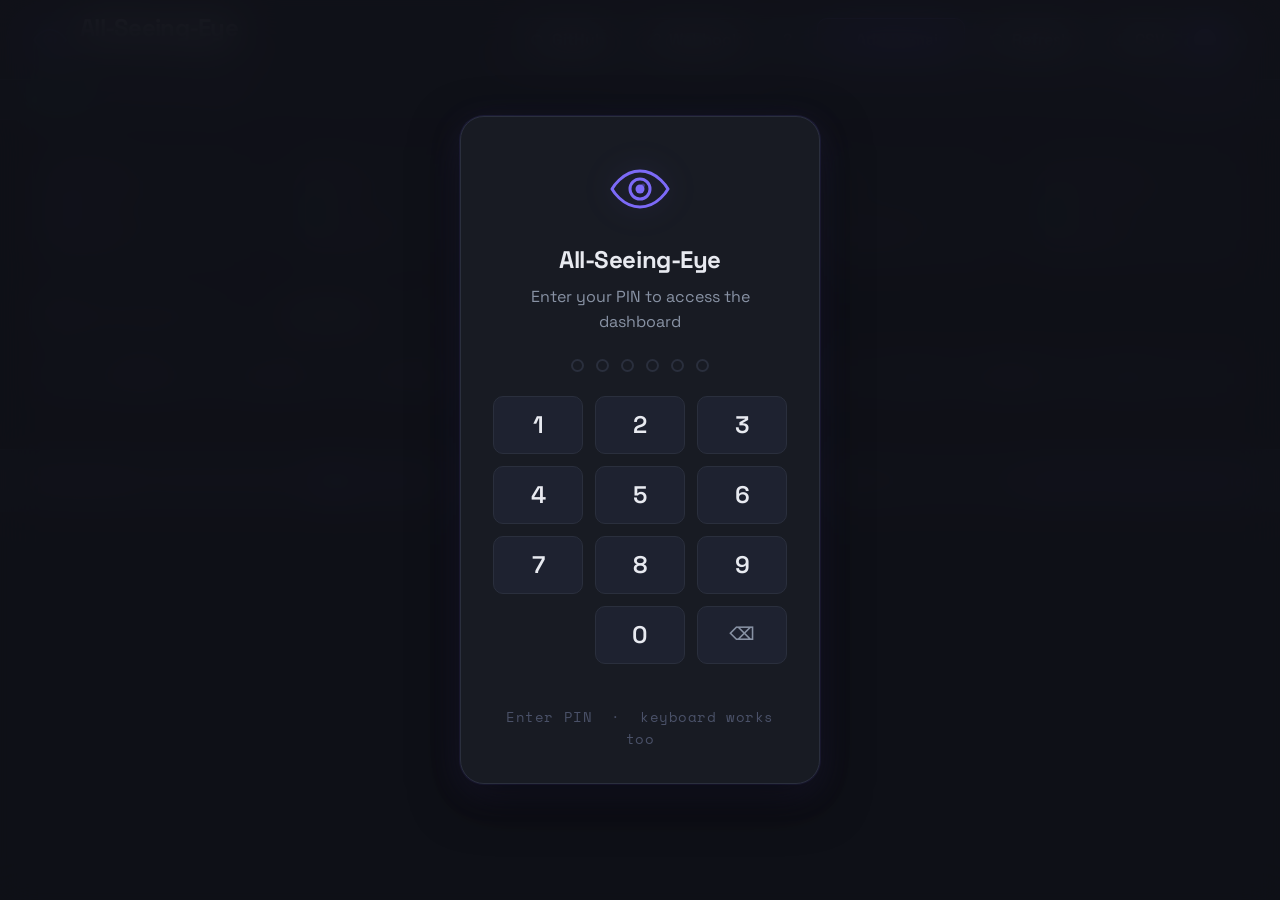
==== index.html @ d2a28409 "fix: v1.7.0 — Refresh auto-fires + Category removed + better NS/MX labels Refresh rate-limit: - Coun" ====
<!DOCTYPE html>
<html lang="en" data-theme="dark">
<head>
  <!--
  ╔══════════════════════════════════════════════════════════════╗
  ║  ALL-SEEING-EYE                                              ║
  ║  Open-source uptime, DNS, SSL & latency monitor              ║
  ║  Created with Perplexity Computer                            ║
  ║  https://www.perplexity.ai/computer                          ║
  ╚══════════════════════════════════════════════════════════════╝

  HOW IT WORKS
  ─────────────────────────────────────────────────────────────
  1. On load, the app tries to fetch `domains.list` (same directory).
     - Each non-empty, non-comment line becomes a monitored domain.
     - If the file is missing or unreachable, the built-in TOP_30 list is used.

  2. For each domain, a live DNS-over-HTTPS query is fired to
     Cloudflare's public DoH API (cloudflare-dns.com/dns-query).
     This gives us: A record presence (= "up"), latency, and NS info.

  3. SSL expiry dates are seeded from scan data for the top-30 list.
     Custom-added domains get a placeholder until a real check runs.

  4. The "Add Domain" flow lets users add any domain on the fly.
     If `domains.list` is writable (local server with write access),
     the app will also persist the new domain there via a PUT request.
     On a read-only static host, it just adds it to the in-memory list.

  5. The PIN gate (SHA-256 hashed, no plaintext stored) prevents
     casual access. Keyboard input + numpad both work.
     PIN: 1 2 3 4 5 6  (SHA-256: 8d969eef…)

  SECURITY NOTE
  ─────────────────────────────────────────────────────────────
  - No data leaves the browser except DNS queries to Cloudflare DoH.
  - No cookies, no persistent storage used.
  - PIN is checked purely client-side via SHA-256 comparison.
  - This is a monitoring DISPLAY tool, not a security perimeter.
  -->

  <meta charset="UTF-8">
  <meta name="viewport" content="width=device-width, initial-scale=1.0">
  <meta name="description" content="All-Seeing-Eye — open-source uptime, DNS, SSL and latency monitor for any domain list.">
  <title>The All Seeing Eye</title>

  <!-- Space Grotesk (user-specified font) from Google Fonts -->
  <link rel="preconnect" href="https://fonts.googleapis.com">
  <link rel="preconnect" href="https://fonts.gstatic.com" crossorigin>
  <link href="https://fonts.googleapis.com/css2?family=Space+Grotesk:wght@300..700&family=Space+Mono:wght@400;700&display=swap" rel="stylesheet">

    <link rel="stylesheet" href="app.css">
</head>
<body>

<!-- ════════════════════════════════════════════════════════════
     PIN OVERLAY
     Shows until the user enters the correct 6-digit PIN.
     SHA-256 of "123456" is hardcoded — no plaintext PIN stored.
═════════════════════════════════════════════════════════════ -->
<div id="pin-overlay" role="dialog" aria-modal="true" aria-label="PIN required">
  <div class="pin-card">

    <!-- Eye SVG logo -->
    <div class="pin-eye" aria-hidden="true">
      <svg viewBox="0 0 64 64" fill="none" xmlns="http://www.w3.org/2000/svg">
        <!-- Outer eye shape -->
        <path d="M4 32C4 32 14 14 32 14C50 14 60 32 60 32C60 32 50 50 32 50C14 50 4 32 4 32Z"
              stroke="currentColor" stroke-width="3" stroke-linecap="round" stroke-linejoin="round"/>
        <!-- Iris -->
        <circle cx="32" cy="32" r="10" stroke="currentColor" stroke-width="3"/>
        <!-- Pupil (filled) -->
        <circle cx="32" cy="32" r="4.5" fill="currentColor"/>
        <!-- Highlight -->
        <circle cx="35" cy="28.5" r="2" fill="currentColor" opacity="0.4"/>
      </svg>
    </div>

    <h2>All-Seeing-Eye</h2>
    <p>Enter your PIN to access the dashboard</p>

    <!-- 6 dot indicators -->
    <div class="pin-dots" id="pin-dots">
      <div class="pin-dot" id="dot-0"></div>
      <div class="pin-dot" id="dot-1"></div>
      <div class="pin-dot" id="dot-2"></div>
      <div class="pin-dot" id="dot-3"></div>
      <div class="pin-dot" id="dot-4"></div>
      <div class="pin-dot" id="dot-5"></div>
    </div>

    <!-- Numpad (3×3 + 0 + delete) — onclick is the only reliable cross-env method -->
    <div class="pin-grid">
      <button class="pin-btn" onclick="pinDigit('1')">1</button>
      <button class="pin-btn" onclick="pinDigit('2')">2</button>
      <button class="pin-btn" onclick="pinDigit('3')">3</button>
      <button class="pin-btn" onclick="pinDigit('4')">4</button>
      <button class="pin-btn" onclick="pinDigit('5')">5</button>
      <button class="pin-btn" onclick="pinDigit('6')">6</button>
      <button class="pin-btn" onclick="pinDigit('7')">7</button>
      <button class="pin-btn" onclick="pinDigit('8')">8</button>
      <button class="pin-btn" onclick="pinDigit('9')">9</button>
      <!-- Empty slot, 0, Delete -->
      <span></span>
      <button class="pin-btn" onclick="pinDigit('0')">0</button>
      <button class="pin-btn pin-btn-del" onclick="pinDelete()">⌫</button>
    </div>

    <div class="pin-error" id="pin-error"></div>
    <div class="pin-hint">Enter PIN &nbsp;·&nbsp; keyboard works too</div>
  </div>
</div>


<!-- ════════════════════════════════════════════════════════════
     HEADER
═════════════════════════════════════════════════════════════ -->
<header>
  <a class="logo" href="#" aria-label="All-Seeing-Eye home">
    <!-- Inline eye SVG — consistent with PIN modal, scales cleanly -->
    <svg class="logo-eye" viewBox="0 0 64 64" fill="none" aria-hidden="true">
      <path d="M4 32C4 32 14 14 32 14C50 14 60 32 60 32C60 32 50 50 32 50C14 50 4 32 4 32Z"
            stroke="currentColor" stroke-width="3" stroke-linecap="round" stroke-linejoin="round"/>
      <circle cx="32" cy="32" r="10" stroke="currentColor" stroke-width="3"/>
      <circle cx="32" cy="32" r="4.5" fill="currentColor"/>
      <circle cx="35" cy="28.5" r="2" fill="currentColor" opacity="0.4"/>
    </svg>
    <div class="logo-text">
      <span class="logo-title">All-Seeing-Eye</span>
      <span class="logo-sub">DNS · SSL · Uptime</span>
    </div>
  </a>

  <div class="header-actions">
    <!-- GitHub link (update URL when repo is live) -->
    <a class="btn" href="https://github.com/your-org/all-seeing-eye" target="_blank" rel="noopener">
      <svg width="14" height="14" viewBox="0 0 24 24" fill="currentColor" aria-hidden="true">
        <path d="M12 2C6.48 2 2 6.58 2 12.26c0 4.53 2.87 8.37 6.84 9.73.5.09.68-.22.68-.49v-1.7c-2.78.62-3.37-1.37-3.37-1.37-.45-1.17-1.11-1.48-1.11-1.48-.91-.64.07-.62.07-.62 1 .07 1.53 1.05 1.53 1.05.89 1.56 2.34 1.11 2.91.85.09-.66.35-1.11.63-1.37-2.22-.26-4.56-1.14-4.56-5.07 0-1.12.39-2.03 1.03-2.75-.1-.26-.45-1.3.1-2.71 0 0 .84-.28 2.75 1.05A9.38 9.38 0 0112 7.4c.85 0 1.7.12 2.5.34 1.91-1.33 2.75-1.05 2.75-1.05.55 1.41.2 2.45.1 2.71.64.72 1.03 1.63 1.03 2.75 0 3.94-2.34 4.81-4.57 5.06.36.32.68.94.68 1.9v2.81c0 .27.18.59.69.49A10.27 10.27 0 0022 12.26C22 6.58 17.52 2 12 2z"/>
      </svg>
      GitHub
    </a>
    <!-- Add domain -->
    <!-- Webhook info button -->
    <button class="btn" onclick="openWebhookModal()" title="Webhook / cron info">
      <svg width="14" height="14" viewBox="0 0 24 24" fill="none" stroke="currentColor" stroke-width="2.5"><path d="M10 13a5 5 0 007.54.54l3-3a5 5 0 00-7.07-7.07l-1.72 1.71"/><path d="M14 11a5 5 0 00-7.54-.54l-3 3a5 5 0 007.07 7.07l1.71-1.71"/></svg>
      Webhook
    </button>
    <!-- Help / info button -->
    <button class="btn" onclick="openInfoModal()" title="How it works">?</button>
    <!-- Add domain -->
    <button class="btn btn-accent" id="btn-add" onclick="openAddModal()">
      <svg width="14" height="14" viewBox="0 0 24 24" fill="none" stroke="currentColor" stroke-width="2.5" aria-hidden="true">
        <line x1="12" y1="5" x2="12" y2="19"/><line x1="5" y1="12" x2="19" y2="12"/>
      </svg>
      Add Domain
    </button>
    <!-- Refresh -->
    <button class="btn" id="btn-refresh" title="Refresh all checks" onclick="triggerRefresh()">
      <svg width="14" height="14" viewBox="0 0 24 24" fill="none" stroke="currentColor" stroke-width="2.5" aria-hidden="true">
        <path d="M1 4v6h6M23 20v-6h-6"/>
        <path d="M20.49 9A9 9 0 005.64 5.64L1 10m22 4l-4.64 4.36A9 9 0 013.51 15"/>
      </svg>
      Refresh
    </button>
    <!-- Export CSV -->
    <button class="btn" id="btn-export" title="Export table as CSV" onclick="exportCSV()">
      <svg width="14" height="14" viewBox="0 0 24 24" fill="none" stroke="currentColor" stroke-width="2.5" aria-hidden="true">
        <path d="M21 15v4a2 2 0 01-2 2H5a2 2 0 01-2-2v-4"/>
        <polyline points="7 10 12 15 17 10"/><line x1="12" y1="15" x2="12" y2="3"/>
      </svg>
      CSV
    </button>
    <!-- Theme toggle switch: checkbox drives isDark state in JS -->
    <label class="theme-switch" title="Toggle light/dark mode">
      <input type="checkbox" id="theme-checkbox" role="switch" aria-label="Toggle colour theme">
      <span class="theme-track">
        <span class="theme-thumb"></span>
        <span class="theme-icon theme-icon-dark">🌙</span>
        <span class="theme-icon theme-icon-light">☀️</span>
      </span>
    </label>
  </div>
</header>


<!-- ════════════════════════════════════════════════════════════
     STATUS BAR — live indicator + refresh countdown
═════════════════════════════════════════════════════════════ -->
<div class="status-bar">
  <div style="display:flex;align-items:center;gap:var(--space-4)">
    <span class="live-pill">
      <span class="live-dot"></span>
      LIVE
    </span>
    <span>Auto-refresh in <strong id="countdown">3:00</strong></span>
  </div>
  <span id="last-checked" style="font-family:var(--font-mono)">Not checked yet</span>
  <div class="progress-track">
    <div class="progress-fill" id="progress-fill" style="width:100%"></div>
  </div>
</div>


<!-- ════════════════════════════════════════════════════════════
     STAT CARDS
═════════════════════════════════════════════════════════════ -->
<!-- SCAN PROGRESS BAR — animated sweep shown during a full refresh.
     Hidden by default (class="hidden"), shown by checkAll() in app.js -->
<div class="scan-progress-wrap hidden" id="scan-progress-wrap">
  <div class="scan-progress-bar"></div>
</div>

<div class="stats-row">
  <div class="stat-card">
    <div class="stat-label">Domains</div>
    <div class="stat-value" id="stat-total" style="color:var(--accent)">—</div>
    <div class="stat-sub">Monitored</div>
  </div>
  <div class="stat-card">
    <div class="stat-label">Online</div>
    <div class="stat-value" id="stat-online" style="color:var(--green)">—</div>
    <div class="stat-sub">Responding</div>
  </div>
  <div class="stat-card">
    <div class="stat-label">SSL Valid</div>
    <div class="stat-value" id="stat-ssl-ok" style="color:var(--green)">—</div>
    <div class="stat-sub">&gt; 30 days left</div>
  </div>
  <div class="stat-card">
    <div class="stat-label">Alerts</div>
    <div class="stat-value" id="stat-alerts" style="color:var(--yellow)">—</div>
    <div class="stat-sub">SSL expiring soon</div>
  </div>
  <div class="stat-card">
    <div class="stat-label">Avg Latency</div>
    <div class="stat-value" id="stat-latency" style="color:var(--teal)">—</div>
    <div class="stat-sub">DNS resolve</div>
  </div>
</div>


<!-- ════════════════════════════════════════════════════════════
     ALERT BANNER (shown only when SSL certs are expiring)
═════════════════════════════════════════════════════════════ -->
<div class="alert-banner" id="alert-banner" style="display:none">
  <span class="alert-icon">⚠</span>
  <span id="alert-text"></span>
</div>


<!-- ════════════════════════════════════════════════════════════
     CONTROLS — search, sort, filter
═════════════════════════════════════════════════════════════ -->
<div class="controls">
  <div class="search-wrap">
    <span class="search-icon">🔍</span>
    <input class="search-input" type="text" id="search-input" oninput="renderTable()"
           placeholder="Search domains…"
           autocomplete="off" autocapitalize="none" spellcheck="false" onkeydown="if(event.key==='Enter'){event.preventDefault();queueDomain();}else if(event.key==='Escape'){closeAddModal();}">
  </div>

  <select class="sort-select" id="sort-select" onchange="renderTable()">
    <option value="rank">Sort: Rank</option>
    <option value="ssl">Sort: SSL expiry ↑</option>
    <option value="latency">Sort: Latency</option>
    <option value="status">Sort: Status</option>
    <option value="az">Sort: A → Z</option>
  </select>

  <button class="filter-btn" id="filter-alerts" onclick="toggleFilter('alerts')">⚠ Alerts only</button>
  <button class="filter-btn" id="filter-up" onclick="toggleFilter('up')">✓ Online only</button>
</div>


<!-- ════════════════════════════════════════════════════════════
     MAIN TABLE
═════════════════════════════════════════════════════════════ -->
<div class="table-wrap">
  <table id="main-table" aria-label="Domain monitor table">
    <thead>
      <tr>
        <th>#</th>
        <th>Domain</th>
        <th>Status</th>
        <th>Latency</th>
        <th>SSL Expiry</th>
        <th>NS Provider</th>
        <th>MX</th>
        <th>DMARC</th>
        <th>SPF</th>
        <th style="width:60px"></th>
      </tr>
    </thead>
    <tbody id="table-body">
      <!-- Rows rendered by JS -->
    </tbody>
  </table>
</div>


<!-- ════════════════════════════════════════════════════════════
     ADD DOMAIN MODAL
═════════════════════════════════════════════════════════════ -->
<div id="add-overlay" role="dialog" aria-modal="true" aria-label="Add domain" onclick="if(event.target===this)closeAddModal()">
  <div class="add-modal">
    <h3>👁 Add a Domain</h3>
    <p class="modal-sub">
      Monitor any additional domain. Type a domain, pick a category, press
      <kbd style="background:var(--surface-2);border:1px solid var(--border);padding:1px 5px;border-radius:4px;font-size:11px">Enter</kbd>
      to queue it, then click <strong>Monitor</strong>.
    </p>

    <div class="form-row">
      <input class="form-input" id="add-input" type="text"
             placeholder="e.g. paulfleury.com"
             autocomplete="off" autocapitalize="none" spellcheck="false">
      <select class="form-select" id="add-cat">
        <option value="custom">Custom</option>
        <option value="search">Search</option>
        <option value="social">Social</option>
        <option value="video">Video</option>
        <option value="shop">Shopping</option>
        <option value="ai">AI</option>
        <option value="news">News</option>
        <option value="dev">Dev</option>
        <option value="cloud">Cloud</option>
        <option value="comm">Comms</option>
        <option value="product">Product</option>
        <option value="content">Content</option>
      </select>
    </div>

    <!-- Tags for queued domains -->
    <div class="queued-tags" id="queued-tags"></div>

    <!-- File-write note -->
    <div class="modal-note" id="add-file-note">
      💾 If <code>domains.list</code> is writable (local server), new domains will be
      persisted there automatically. On a static host, they are added to the
      in-memory list for this session only.
    </div>

    <div class="modal-actions">
      <button class="btn btn-cancel" id="btn-add-cancel" onclick="closeAddModal()">Cancel</button>
      <button class="btn btn-accent" id="btn-add-queue" onclick="queueDomain()">Add to queue ↵</button>
      <button class="btn btn-accent" id="btn-add-confirm" onclick="confirmAddDomains()">Monitor ✓</button>
    </div>
  </div>
</div>


<!-- ════════════════════════════════════════════════════════════
     FOOTER
═════════════════════════════════════════════════════════════ -->
<footer>
  <span>
    <strong>All-Seeing-Eye</strong> — open-source monitor
    &nbsp;·&nbsp;
    <span class="mit-tag">MIT</span>
    &nbsp;·&nbsp;
    <a href="https://github.com/your-org/all-seeing-eye" target="_blank" rel="noopener">GitHub ↗</a>
  </span>
  <span>Data via <a href="https://developers.cloudflare.com/1.1.1.1/encryption/dns-over-https/" target="_blank" rel="noopener">Cloudflare DoH</a> · No tracking · No cookies</span>
  <span>
    <a href="https://www.perplexity.ai/computer" target="_blank" rel="noopener noreferrer">
      Created with Perplexity Computer
    </a>
  </span>
</footer>


<!-- ════════════════════════════════════════════════════════════
     JAVASCRIPT
════════════════════════════════════════════════════════════ -->
<script src="app.js"></script>

<!-- ════════════════════════════════════════════════════════════
     WEBHOOK MODAL
═════════════════════════════════════════════════════════════ -->
<div id="webhook-modal" style="display:none;position:fixed;inset:0;z-index:8500;background:rgba(15,17,23,0.85);backdrop-filter:blur(8px);align-items:center;justify-content:center"
     onclick="if(event.target===this)closeWebhookModal()" class="">
  <div style="background:var(--surface);border:1px solid var(--border);border-radius:var(--radius-xl);padding:var(--space-8);width:min(560px,94vw);box-shadow:var(--shadow-lg),var(--shadow-glow);animation:card-in 0.22s cubic-bezier(.34,1.56,.64,1)">
    <div style="display:flex;justify-content:space-between;align-items:center;margin-bottom:var(--space-5)">
      <h3 style="font-family:var(--font-display);font-size:var(--text-lg);font-weight:700;letter-spacing:-0.02em">🔗 Webhook / Cron Setup</h3>
      <button onclick="closeWebhookModal()" style="color:var(--text-faint);font-size:20px;cursor:pointer;background:none;border:none">✕</button>
    </div>
    <p style="font-size:var(--text-sm);color:var(--text-muted);margin-bottom:var(--space-4);line-height:1.7">
      Point any HTTP cron service at <code style="background:var(--surface-2);border:1px solid var(--border);padding:2px 8px;border-radius:4px;font-family:var(--font-mono);font-size:12px">yourdomain.com/webhook.do</code> to trigger an automatic check and update <code style="background:var(--surface-2);border:1px solid var(--border);padding:2px 8px;border-radius:4px;font-family:var(--font-mono);font-size:12px">domains.stats</code> without opening the dashboard.
    </p>
    <div style="background:var(--surface-2);border:1px solid var(--border);border-radius:var(--radius-md);padding:var(--space-4);margin-bottom:var(--space-4);font-size:var(--text-xs);font-family:var(--font-mono);color:var(--text-muted);line-height:2">
      <div style="color:var(--text-faint);margin-bottom:var(--space-2);font-family:var(--font-display);letter-spacing:.06em;font-size:10px;text-transform:uppercase">Recommended cron services (all free)</div>
      🔁 &nbsp;<a href="https://cron-job.org" target="_blank" style="color:var(--accent)">cron-job.org</a> — every 5 min, HTTP GET<br>
      🔁 &nbsp;<a href="https://uptimerobot.com" target="_blank" style="color:var(--accent)">uptimerobot.com</a> — HTTP monitor = free cron<br>
      🔁 &nbsp;<a href="https://easycron.com" target="_blank" style="color:var(--accent)">easycron.com</a> — free tier available<br>
      🔁 &nbsp;GitHub Actions with <code>schedule</code> trigger
    </div>
    <div style="background:var(--surface-2);border:1px solid var(--border);border-radius:var(--radius-md);padding:var(--space-4);margin-bottom:var(--space-4);font-size:var(--text-xs);font-family:var(--font-mono);color:var(--text-muted);line-height:1.9">
      <div style="color:var(--text-faint);margin-bottom:var(--space-2);font-family:var(--font-display);letter-spacing:.06em;font-size:10px;text-transform:uppercase">Server route (Nginx)</div>
      location = /webhook.do { try_files /index.html =404; }
    </div>
    <div style="background:var(--surface-2);border:1px solid var(--border);border-radius:var(--radius-md);padding:var(--space-4);font-size:var(--text-xs);font-family:var(--font-mono);color:var(--text-muted);line-height:1.9">
      <div style="color:var(--text-faint);margin-bottom:var(--space-2);font-family:var(--font-display);letter-spacing:.06em;font-size:10px;text-transform:uppercase">Server route (Apache .htaccess)</div>
      RewriteRule ^webhook\.do$ index.html [L]
    </div>
  </div>
</div>

<!-- ════════════════════════════════════════════════════════════
     INFO / HELP MODAL
═════════════════════════════════════════════════════════════ -->
<div id="info-modal" style="display:none;position:fixed;inset:0;z-index:8500;background:rgba(15,17,23,0.85);backdrop-filter:blur(8px);align-items:center;justify-content:center;overflow-y:auto;padding:var(--space-6) var(--space-4)"
     onclick="if(event.target===this)closeInfoModal()">
  <div style="background:var(--surface);border:1px solid var(--border);border-radius:var(--radius-xl);padding:var(--space-8);width:min(620px,94vw);box-shadow:var(--shadow-lg),var(--shadow-glow);animation:card-in 0.22s cubic-bezier(.34,1.56,.64,1)">
    <div style="display:flex;justify-content:space-between;align-items:center;margin-bottom:var(--space-5)">
      <h3 style="font-family:var(--font-display);font-size:var(--text-lg);font-weight:700;letter-spacing:-0.02em">👁 How It Works</h3>
      <button onclick="closeInfoModal()" style="color:var(--text-faint);font-size:20px;cursor:pointer;background:none;border:none">✕</button>
    </div>

    <p style="font-size:var(--text-sm);color:var(--text-muted);margin-bottom:var(--space-5);line-height:1.7">
      <strong style="color:var(--text)">The All Seeing Eye</strong> is a self-hosted, open-source uptime, DNS, SSL and latency monitor. Everything runs in the browser — no server-side code needed for basic use.
    </p>

    <div style="display:grid;gap:var(--space-3);margin-bottom:var(--space-5)">

      <div style="background:var(--surface-2);border:1px solid var(--border);border-radius:var(--radius-md);padding:var(--space-4)">
        <div style="font-weight:700;font-size:var(--text-sm);margin-bottom:var(--space-2)">📄 domains.list</div>
        <div style="font-size:var(--text-xs);color:var(--text-muted);line-height:1.7">One domain per line. Lines starting with <code>#</code> are comments. Loaded at startup — if missing, the built-in top-30 list is used. Edit this file to change what gets monitored.</div>
      </div>

      <div style="background:var(--surface-2);border:1px solid var(--border);border-radius:var(--radius-md);padding:var(--space-4)">
        <div style="font-weight:700;font-size:var(--text-sm);margin-bottom:var(--space-2)">📊 domains.stats</div>
        <div style="font-size:var(--text-xs);color:var(--text-muted);line-height:1.7">CSV snapshot written after every refresh cycle. Requires a server with HTTP PUT write access. On static hosts, the export CSV button gives the same data as a manual download.</div>
      </div>

      <div style="background:var(--surface-2);border:1px solid var(--border);border-radius:var(--radius-md);padding:var(--space-4)">
        <div style="font-weight:700;font-size:var(--text-sm);margin-bottom:var(--space-2)">🔗 webhook.do</div>
        <div style="font-size:var(--text-xs);color:var(--text-muted);line-height:1.7">Headless endpoint for cron services. When accessed, it loads the dashboard in an invisible iframe, runs all DNS checks, and writes domains.stats — no browser or PIN required.</div>
      </div>

      <div style="background:var(--surface-2);border:1px solid var(--border);border-radius:var(--radius-md);padding:var(--space-4)">
        <div style="font-weight:700;font-size:var(--text-sm);margin-bottom:var(--space-2)">🌐 DNS Checks</div>
        <div style="font-size:var(--text-xs);color:var(--text-muted);line-height:1.7">Each domain is queried via <a href="https://developers.cloudflare.com/1.1.1.1/encryption/dns-over-https/" target="_blank" style="color:var(--accent)">Cloudflare DoH</a> (HTTPS, no CORS issues). An A-record response = online. Latency = full round-trip time. Auto-refreshes every 3 minutes.</div>
      </div>

      <div style="background:var(--surface-2);border:1px solid var(--border);border-radius:var(--radius-md);padding:var(--space-4)">
        <div style="font-weight:700;font-size:var(--text-sm);margin-bottom:var(--space-2)">🔐 PIN Security</div>
        <div style="font-size:var(--text-xs);color:var(--text-muted);line-height:1.7">PIN is stored as a SHA-256 hash only — never plaintext. The hash is checked client-side. No data is sent anywhere. Change the PIN by recomputing <code style="font-family:var(--font-mono)">sha256(yourPin)</code> and updating PIN_HASH in the script.</div>
      </div>
    </div>

    <div style="display:flex;justify-content:space-between;align-items:center;flex-wrap:wrap;gap:var(--space-3)">
      <a href="https://github.com/your-org/the-all-seeing-eye" target="_blank" rel="noopener"
         style="display:inline-flex;align-items:center;gap:8px;padding:8px 16px;background:var(--surface-2);border:1px solid var(--border);border-radius:var(--radius-md);font-family:var(--font-display);font-size:var(--text-sm);font-weight:600;color:var(--text);transition:all var(--ease)"
         onmouseover="this.style.borderColor='var(--accent)'" onmouseout="this.style.borderColor='var(--border)'">
        ⭐ View on GitHub
      </a>
      <span style="font-size:var(--text-xs);color:var(--text-faint)">MIT License · No tracking · No cookies</span>
    </div>
  </div>
</div>


<!-- ════════════════════════════════════════════════════════════
     SET-PIN MODAL
     Shown once when the user enters the default PIN (123456)
     for the first time, inviting them to set a personal PIN.
     The new PIN hash is written into index.html via HTTP PUT
     if the server allows it; otherwise the user gets instructions
     to update PIN_HASH manually.
═════════════════════════════════════════════════════════════ -->
<div id="set-pin-overlay" style="display:none;position:fixed;inset:0;z-index:9500;
     background:color-mix(in srgb,var(--bg) 90%,transparent);backdrop-filter:blur(20px);
     align-items:center;justify-content:center">
  <div style="background:var(--surface);border:1px solid var(--border);border-radius:var(--radius-xl);
       padding:var(--space-8);width:min(380px,94vw);box-shadow:var(--shadow-lg),var(--shadow-glow);
       text-align:center;animation:card-in 0.3s cubic-bezier(.34,1.56,.64,1)">

    <div style="font-size:32px;margin-bottom:var(--space-4)">🔐</div>
    <h2 style="font-family:var(--font-display);font-size:var(--text-lg);font-weight:700;
         letter-spacing:-0.02em;margin-bottom:var(--space-2)">Set your PIN</h2>
    <p style="font-size:var(--text-sm);color:var(--text-muted);margin-bottom:var(--space-5);line-height:1.6">
      You're using the default PIN <code style="background:var(--surface-2);border:1px solid var(--border);
      padding:1px 7px;border-radius:4px;font-family:var(--font-mono)">123456</code>.<br>
      Enter a new 6-digit PIN to secure your dashboard.
    </p>

    <!-- New PIN dots -->
    <p style="font-size:var(--text-xs);color:var(--text-faint);margin-bottom:var(--space-2);
       font-family:var(--font-mono);letter-spacing:.06em">NEW PIN</p>
    <div style="display:flex;justify-content:center;gap:12px;margin-bottom:var(--space-4)" id="sp-dots-1">
      <div class="pin-dot" id="sp-dot-1-0"></div><div class="pin-dot" id="sp-dot-1-1"></div>
      <div class="pin-dot" id="sp-dot-1-2"></div><div class="pin-dot" id="sp-dot-1-3"></div>
      <div class="pin-dot" id="sp-dot-1-4"></div><div class="pin-dot" id="sp-dot-1-5"></div>
    </div>

    <!-- Confirm PIN dots -->
    <p style="font-size:var(--text-xs);color:var(--text-faint);margin-bottom:var(--space-2);
       font-family:var(--font-mono);letter-spacing:.06em" id="sp-confirm-label"
       style="opacity:0.3">CONFIRM PIN</p>
    <div style="display:flex;justify-content:center;gap:12px;margin-bottom:var(--space-5)" id="sp-dots-2">
      <div class="pin-dot" id="sp-dot-2-0"></div><div class="pin-dot" id="sp-dot-2-1"></div>
      <div class="pin-dot" id="sp-dot-2-2"></div><div class="pin-dot" id="sp-dot-2-3"></div>
      <div class="pin-dot" id="sp-dot-2-4"></div><div class="pin-dot" id="sp-dot-2-5"></div>
    </div>

    <!-- Numpad (same layout as login) -->
    <div class="pin-grid" style="margin-bottom:var(--space-3)">
      <button class="pin-btn" onclick="spDigit('1')">1</button>
      <button class="pin-btn" onclick="spDigit('2')">2</button>
      <button class="pin-btn" onclick="spDigit('3')">3</button>
      <button class="pin-btn" onclick="spDigit('4')">4</button>
      <button class="pin-btn" onclick="spDigit('5')">5</button>
      <button class="pin-btn" onclick="spDigit('6')">6</button>
      <button class="pin-btn" onclick="spDigit('7')">7</button>
      <button class="pin-btn" onclick="spDigit('8')">8</button>
      <button class="pin-btn" onclick="spDigit('9')">9</button>
      <span></span>
      <button class="pin-btn" onclick="spDigit('0')">0</button>
      <button class="pin-btn pin-btn-del" onclick="spDelete()">⌫</button>
    </div>

    <div id="sp-error" style="font-size:var(--text-xs);color:var(--red);min-height:18px;margin-bottom:var(--space-3)"></div>

    <button onclick="spSkip()" style="font-size:var(--text-xs);color:var(--text-faint);
            background:none;border:none;cursor:pointer;font-family:var(--font-display);
            text-decoration:underline">Skip for now — keep using 123456</button>
  </div>
</div>

</body>
</html>
---- app.css ----
/*
 * The All Seeing Eye — app.css
 * All styles for the dashboard.
 * Loaded by index.html via <link rel="stylesheet" href="app.css">
 */

    /* ═══════════════════════════════════════════════════════════
       DESIGN TOKENS — type scale, spacing, color, radius
    ═══════════════════════════════════════════════════════════ */
    :root {
      /* Type scale (fluid clamp) */
      --text-xs:   clamp(0.75rem,  0.7rem  + 0.25vw, 0.875rem);
      --text-sm:   clamp(0.875rem, 0.8rem  + 0.35vw, 1rem);
      --text-base: clamp(1rem,     0.95rem + 0.25vw, 1.125rem);
      --text-lg:   clamp(1.125rem, 1rem    + 0.75vw, 1.5rem);
      --text-xl:   clamp(1.5rem,   1.2rem  + 1.25vw, 2rem);

      /* Font families */
      --font-display: 'Space Grotesk', system-ui, sans-serif;
      --font-body:    'Space Grotesk', system-ui, sans-serif;
      --font-mono:    'Space Mono', 'Courier New', monospace;

      /* Spacing (4px grid) */
      --space-1:  0.25rem;
      --space-2:  0.5rem;
      --space-3:  0.75rem;
      --space-4:  1rem;
      --space-5:  1.25rem;
      --space-6:  1.5rem;
      --space-8:  2rem;
      --space-10: 2.5rem;
      --space-12: 3rem;

      /* Radius */
      --radius-sm: 6px;
      --radius-md: 10px;
      --radius-lg: 16px;
      --radius-xl: 24px;

      /* Transition */
      --ease: 180ms cubic-bezier(0.16, 1, 0.3, 1);
    }

    /* ── DARK MODE (default) ── */
    :root, [data-theme="dark"] {
      --bg:          #0f1117;
      --surface:     #181b23;
      --surface-2:   #1e2230;
      --border:      #2a2f3d;
      --border-soft: #232738;
      --text:        #e8eaf0;
      --text-muted:  #8892a4;
      --text-faint:  #4a5168;

      /* Accent: vivid violet-blue (eye-themed) */
      --accent:       #7c6af7;
      --accent-dim:   #5a4fd6;
      --accent-glow:  rgba(124, 106, 247, 0.18);
      --accent-soft:  rgba(124, 106, 247, 0.12);

      /* Status */
      --green:        #34d399;
      --green-dim:    #065f46;
      --green-soft:   rgba(52, 211, 153, 0.12);
      --yellow:       #fbbf24;
      --yellow-dim:   #78350f;
      --yellow-soft:  rgba(251, 191, 36, 0.12);
      --red:          #f87171;
      --red-dim:      #7f1d1d;
      --red-soft:     rgba(248, 113, 113, 0.12);
      --blue:         #60a5fa;
      --blue-soft:    rgba(96, 165, 250, 0.12);
      --teal:         #2dd4bf;
      --teal-soft:    rgba(45, 212, 191, 0.12);
      --orange:       #fb923c;

      --shadow-sm:  0 1px 3px rgba(0,0,0,0.4);
      --shadow-md:  0 4px 16px rgba(0,0,0,0.5);
      --shadow-lg:  0 16px 48px rgba(0,0,0,0.6);
      --shadow-glow: 0 0 0 1px var(--accent-soft), 0 8px 32px rgba(124,106,247,0.15);
    }

    /* ── LIGHT MODE ── */
    [data-theme="light"] {
      --bg:          #f4f5f9;
      --surface:     #ffffff;
      --surface-2:   #f9fafc;
      --border:      #e2e5ef;
      --border-soft: #eaecf4;
      --text:        #1a1d2e;
      --text-muted:  #5a6278;
      --text-faint:  #9aa0b4;

      --accent:       #5a4fd6;
      --accent-dim:   #3d35a8;
      --accent-glow:  rgba(90, 79, 214, 0.12);
      --accent-soft:  rgba(90, 79, 214, 0.08);

      --green:        #059669;
      --green-dim:    #d1fae5;
      --green-soft:   rgba(5, 150, 105, 0.08);
      --yellow:       #d97706;
      --yellow-dim:   #fef3c7;
      --yellow-soft:  rgba(217, 119, 6, 0.08);
      --red:          #dc2626;
      --red-dim:      #fee2e2;
      --red-soft:     rgba(220, 38, 38, 0.08);
      --blue:         #2563eb;
      --blue-soft:    rgba(37, 99, 235, 0.08);
      --teal:         #0d9488;
      --teal-soft:    rgba(13, 148, 136, 0.08);
      --orange:       #ea580c;

      --shadow-sm:  0 1px 3px rgba(0,0,0,0.06);
      --shadow-md:  0 4px 16px rgba(0,0,0,0.08);
      --shadow-lg:  0 16px 48px rgba(0,0,0,0.12);
      --shadow-glow: 0 0 0 1px var(--accent-soft), 0 8px 24px rgba(90,79,214,0.1);
    }

    /* ═══════════════════════════════════════════════════════════
       BASE RESET
    ═══════════════════════════════════════════════════════════ */
    *, *::before, *::after {
      box-sizing: border-box;
      margin: 0; padding: 0;
    }

    html {
      -webkit-font-smoothing: antialiased;
      -moz-osx-font-smoothing: grayscale;
      text-rendering: optimizeLegibility;
      scroll-behavior: smooth;
    }

    body {
      min-height: 100dvh;
      font-family: var(--font-body);
      font-size: var(--text-base);
      color: var(--text);
      background: var(--bg);
      line-height: 1.6;
      transition: background var(--ease), color var(--ease);
    }

    img, svg { display: block; }
    button { cursor: pointer; border: none; background: none; font: inherit; color: inherit; }
    input, select { font: inherit; color: inherit; }
    a { color: inherit; text-decoration: none; }

    /* ═══════════════════════════════════════════════════════════
       PIN OVERLAY
       Full-screen blur lock. Unlocks with correct 6-digit PIN.
       SHA-256 of PIN stored — never plaintext.
    ═══════════════════════════════════════════════════════════ */
    #pin-overlay {
      position: fixed; inset: 0; z-index: 9000;
      background: color-mix(in srgb, var(--bg) 88%, transparent);
      backdrop-filter: blur(20px) saturate(1.4);
      -webkit-backdrop-filter: blur(20px) saturate(1.4);
      display: flex; align-items: center; justify-content: center;
      transition: opacity 0.35s ease;
    }

    #pin-overlay.unlocking {
      opacity: 0;
      pointer-events: none;
    }

    .pin-card {
      background: var(--surface);
      border: 1px solid var(--border);
      border-radius: var(--radius-xl);
      padding: var(--space-10) var(--space-8) var(--space-8);
      width: min(360px, 92vw);
      text-align: center;
      box-shadow: var(--shadow-lg), var(--shadow-glow);
      animation: card-in 0.4s cubic-bezier(0.34, 1.56, 0.64, 1);
    }

    @keyframes card-in {
      from { transform: scale(0.85) translateY(16px); opacity: 0; }
      to   { transform: scale(1) translateY(0);       opacity: 1; }
    }

    /* Eye SVG logo in PIN modal */
    .pin-eye {
      width: 64px; height: 64px;
      margin: 0 auto var(--space-5);
      color: var(--accent);
      filter: drop-shadow(0 0 16px var(--accent-glow));
    }

    .pin-card h2 {
      font-family: var(--font-display);
      font-size: var(--text-lg);
      font-weight: 700;
      letter-spacing: -0.02em;
      margin-bottom: var(--space-1);
      color: var(--text);
    }

    .pin-card p {
      font-size: var(--text-sm);
      color: var(--text-muted);
      margin-bottom: var(--space-6);
    }

    /* Dot indicators */
    .pin-dots {
      display: flex; justify-content: center;
      gap: var(--space-3);
      margin-bottom: var(--space-6);
    }

    .pin-dot {
      width: 13px; height: 13px;
      border-radius: 50%;
      border: 2px solid var(--border);
      background: transparent;
      transition: all 0.15s ease;
    }
    .pin-dot.filled {
      background: var(--accent);
      border-color: var(--accent);
      box-shadow: 0 0 10px var(--accent-glow);
      transform: scale(1.1);
    }
    .pin-dot.error {
      background: var(--red);
      border-color: var(--red);
      box-shadow: 0 0 10px rgba(248,113,113,0.4);
      animation: dot-shake 0.4s ease;
    }

    @keyframes dot-shake {
      0%,100% { transform: translateX(0); }
      20%      { transform: translateX(-5px); }
      60%      { transform: translateX(5px); }
    }

    /* Numpad grid */
    .pin-grid {
      display: grid;
      grid-template-columns: repeat(3, 1fr);
      gap: var(--space-3);
      margin-bottom: var(--space-3);
    }

    .pin-btn {
      height: 58px;
      background: var(--surface-2);
      border: 1px solid var(--border);
      border-radius: var(--radius-md);
      font-family: var(--font-display);
      font-size: var(--text-lg);
      font-weight: 600;
      color: var(--text);
      transition: background var(--ease), border-color var(--ease), transform 0.1s;
      user-select: none;
      -webkit-user-select: none;
    }

    .pin-btn:hover  { background: var(--border); border-color: var(--accent); }
    .pin-btn:active { transform: scale(0.93); }

    .pin-btn-del {
      font-size: var(--text-base);
      color: var(--text-muted);
    }
    .pin-btn-del:hover { color: var(--red); border-color: var(--red); }

    .pin-error {
      font-size: var(--text-xs);
      color: var(--red);
      min-height: 18px;
      margin-top: var(--space-2);
    }

    .pin-hint {
      font-size: var(--text-xs);
      color: var(--text-faint);
      margin-top: var(--space-3);
      font-family: var(--font-mono);
      letter-spacing: 0.04em;
    }

    /* ═══════════════════════════════════════════════════════════
       HEADER
    ═══════════════════════════════════════════════════════════ */
    header {
      background: var(--surface);
      border-bottom: 1px solid var(--border);
      padding: var(--space-4) var(--space-8);
      display: flex;
      align-items: center;
      justify-content: space-between;
      gap: var(--space-4);
      flex-wrap: wrap;
      position: sticky; top: 0; z-index: 100;
      box-shadow: var(--shadow-sm);
    }

    /* Wordmark / logo */
    .logo {
      display: flex;
      align-items: center;
      gap: var(--space-3);
    }

    .logo-eye {
      width: 36px; height: 36px;
      color: var(--accent);
      flex-shrink: 0;
      filter: drop-shadow(0 0 8px var(--accent-glow));
      transition: filter var(--ease);
    }
    .logo:hover .logo-eye { filter: drop-shadow(0 0 16px var(--accent-glow)); }

    .logo-text {
      display: flex;
      flex-direction: column;
      gap: 1px;
    }

    .logo-title {
      font-family: var(--font-display);
      font-size: var(--text-lg);
      font-weight: 700;
      letter-spacing: -0.03em;
      line-height: 1;
      color: var(--text);
    }

    .logo-sub {
      font-size: var(--text-xs);
      color: var(--text-faint);
      letter-spacing: 0.06em;
      text-transform: uppercase;
      font-weight: 500;
    }

    /* Header action buttons */
    .header-actions {
      display: flex;
      align-items: center;
      gap: var(--space-2);
      flex-wrap: wrap;
    }

    /* Universal button styles */
    .btn {
      display: inline-flex;
      align-items: center;
      gap: var(--space-2);
      padding: var(--space-2) var(--space-4);
      border-radius: var(--radius-md);
      font-family: var(--font-display);
      font-size: var(--text-sm);
      font-weight: 600;
      border: 1px solid var(--border);
      background: var(--surface-2);
      color: var(--text);
      transition: all var(--ease);
      white-space: nowrap;
      cursor: pointer;
    }
    .btn:hover { background: var(--border); border-color: var(--accent); color: var(--accent); }

    .btn-accent {
      background: var(--accent-soft);
      border-color: var(--accent);
      color: var(--accent);
    }
    .btn-accent:hover { background: var(--accent); color: #fff; border-color: var(--accent); }

    .btn-icon {
      padding: var(--space-2);
      width: 36px; height: 36px;
      justify-content: center;
    }


    /* ═══════════════════════════════════════════════════════════
       STATUS BAR (live / refresh countdown)
    ═══════════════════════════════════════════════════════════ */
    .status-bar {
      background: var(--surface);
      border-bottom: 1px solid var(--border-soft);
      padding: var(--space-2) var(--space-8);
      display: flex;
      align-items: center;
      justify-content: space-between;
      gap: var(--space-4);
      font-size: var(--text-xs);
      color: var(--text-faint);
      flex-wrap: wrap;
    }

    .live-pill {
      display: inline-flex;
      align-items: center;
      gap: var(--space-2);
      color: var(--green);
      font-weight: 600;
      font-family: var(--font-mono);
      letter-spacing: 0.04em;
    }

    .live-dot {
      width: 7px; height: 7px;
      border-radius: 50%;
      background: var(--green);
      box-shadow: 0 0 6px var(--green);
      animation: live-pulse 2s infinite;
    }

    @keyframes live-pulse {
      0%,100% { opacity: 1; transform: scale(1); }
      50%      { opacity: 0.4; transform: scale(0.85); }
    }

    .progress-track {
      width: 100px; height: 2px;
      background: var(--border);
      border-radius: 1px;
      overflow: hidden;
    }

    .progress-fill {
      height: 100%;
      background: var(--accent);
      border-radius: 1px;
      transition: width 1s linear;
    }

    /* ═══════════════════════════════════════════════════════════
       STATS CARDS
    ═══════════════════════════════════════════════════════════ */
    .stats-row {
      display: grid;
      grid-template-columns: repeat(5, 1fr);
      gap: var(--space-4);
      padding: var(--space-6) var(--space-8);
    }

    @media (max-width: 900px) {
      .stats-row { grid-template-columns: repeat(3, 1fr); }
    }
    @media (max-width: 600px) {
      .stats-row { grid-template-columns: repeat(2, 1fr); padding: var(--space-4); }
    }

    .stat-card {
      background: var(--surface);
      border: 1px solid var(--border);
      border-radius: var(--radius-lg);
      padding: var(--space-4) var(--space-5);
      transition: border-color var(--ease), box-shadow var(--ease);
      cursor: default;
    }
    .stat-card:hover { border-color: var(--accent); box-shadow: var(--shadow-glow); }

    .stat-label {
      font-size: var(--text-xs);
      font-weight: 600;
      letter-spacing: 0.08em;
      text-transform: uppercase;
      color: var(--text-faint);
      margin-bottom: var(--space-2);
    }

    .stat-value {
      font-family: var(--font-display);
      font-size: var(--text-xl);
      font-weight: 700;
      letter-spacing: -0.03em;
      line-height: 1;
      color: var(--text);
    }

    .stat-sub {
      font-size: var(--text-xs);
      color: var(--text-faint);
      margin-top: var(--space-1);
      font-weight: 400;
    }

    /* ═══════════════════════════════════════════════════════════
       ALERT BANNER
    ═══════════════════════════════════════════════════════════ */
    .alert-banner {
      margin: 0 var(--space-8) var(--space-4);
      background: var(--red-soft);
      border: 1px solid color-mix(in srgb, var(--red) 35%, transparent);
      border-radius: var(--radius-lg);
      padding: var(--space-4) var(--space-5);
      display: flex;
      align-items: flex-start;
      gap: var(--space-3);
      font-size: var(--text-sm);
      line-height: 1.6;
    }

    .alert-banner .alert-icon { font-size: 18px; flex-shrink: 0; }

    /* ═══════════════════════════════════════════════════════════
       CONTROLS BAR (search, sort, filters)
    ═══════════════════════════════════════════════════════════ */
    .controls {
      padding: 0 var(--space-8) var(--space-4);
      display: flex;
      align-items: center;
      gap: var(--space-3);
      flex-wrap: wrap;
    }

    .search-wrap {
      position: relative;
      flex: 0 0 auto;
    }

    .search-icon {
      position: absolute;
      left: var(--space-3);
      top: 50%; transform: translateY(-50%);
      color: var(--text-faint);
      pointer-events: none;
      font-size: 14px;
    }

    .search-input {
      background: var(--surface);
      border: 1px solid var(--border);
      border-radius: var(--radius-md);
      padding: var(--space-2) var(--space-4) var(--space-2) var(--space-8);
      font-size: var(--text-sm);
      color: var(--text);
      width: 220px;
      outline: none;
      transition: border-color var(--ease), box-shadow var(--ease);
    }
    .search-input:focus { border-color: var(--accent); box-shadow: 0 0 0 3px var(--accent-soft); }
    .search-input::placeholder { color: var(--text-faint); }

    .sort-select {
      background: var(--surface);
      border: 1px solid var(--border);
      border-radius: var(--radius-md);
      padding: var(--space-2) var(--space-4);
      font-size: var(--text-sm);
      font-family: var(--font-display);
      color: var(--text);
      cursor: pointer;
      outline: none;
      transition: border-color var(--ease);
    }
    .sort-select:focus { border-color: var(--accent); }

    .filter-btn {
      display: inline-flex;
      align-items: center;
      gap: var(--space-2);
      padding: var(--space-2) var(--space-4);
      border: 1px solid var(--border);
      border-radius: var(--radius-md);
      background: var(--surface);
      font-size: var(--text-sm);
      font-family: var(--font-display);
      font-weight: 500;
      color: var(--text-muted);
      transition: all var(--ease);
      cursor: pointer;
    }
    .filter-btn:hover { border-color: var(--accent); color: var(--accent); }
    .filter-btn.active {
      background: var(--accent-soft);
      border-color: var(--accent);
      color: var(--accent);
      font-weight: 600;
    }

    /* ═══════════════════════════════════════════════════════════
       TABLE
    ═══════════════════════════════════════════════════════════ */
    .table-wrap {
      padding: 0 var(--space-8) var(--space-12);
      overflow-x: auto;
    }

    table {
      width: 100%;
      border-collapse: collapse;
      min-width: 960px;
    }

    thead th {
      background: var(--surface);
      border-bottom: 2px solid var(--border);
      padding: var(--space-3) var(--space-4);
      text-align: left;
      font-family: var(--font-display);
      font-size: var(--text-xs);
      font-weight: 700;
      letter-spacing: 0.08em;
      text-transform: uppercase;
      color: var(--text-faint);
      white-space: nowrap;
      position: sticky; top: 0; z-index: 5;
    }

    tbody tr {
      border-bottom: 1px solid var(--border-soft);
      transition: background var(--ease);
    }
    tbody tr:hover { background: var(--surface); }
    tbody tr.is-custom { border-left: 3px solid var(--accent); }

    td {
      padding: var(--space-3) var(--space-4);
      vertical-align: middle;
      font-size: var(--text-sm);
      white-space: nowrap;
    }

    /* Rank cell */
    .td-rank {
      font-family: var(--font-mono);
      font-size: var(--text-xs);
      color: var(--text-faint);
      text-align: center;
      width: 40px;
    }

    /* Domain cell */
    .domain-cell {
      display: flex;
      align-items: center;
      gap: var(--space-3);
      min-width: 180px;
    }

    .favicon-wrap {
      width: 22px; height: 22px;
      border-radius: 5px;
      background: var(--border);
      flex-shrink: 0;
      overflow: hidden;
      display: flex; align-items: center; justify-content: center;
    }
    .favicon-wrap img { width: 18px; height: 18px; border-radius: 3px; }

    .domain-link {
      font-family: var(--font-display);
      font-weight: 600;
      font-size: var(--text-sm);
      color: var(--text);
      transition: color var(--ease);
    }
    .domain-link:hover { color: var(--accent); }

    /* Category badge */
    .cat-badge {
      display: inline-flex;
      align-items: center;
      padding: 2px var(--space-3);
      border-radius: var(--radius-sm);
      font-size: var(--text-xs);
      font-weight: 700;
      letter-spacing: 0.06em;
      text-transform: uppercase;
      border: 1px solid;
    }

    .cat-search   { color: #60a5fa; border-color: rgba(96,165,250,0.3);  background: rgba(96,165,250,0.08); }
    .cat-social   { color: #a78bfa; border-color: rgba(167,139,250,0.3); background: rgba(167,139,250,0.08); }
    .cat-video    { color: #f87171; border-color: rgba(248,113,113,0.3); background: rgba(248,113,113,0.08); }
    .cat-shop     { color: #fb923c; border-color: rgba(251,146,60,0.3);  background: rgba(251,146,60,0.08); }
    .cat-ai       { color: #2dd4bf; border-color: rgba(45,212,191,0.3);  background: rgba(45,212,191,0.08); }
    .cat-news     { color: #fbbf24; border-color: rgba(251,191,36,0.3);  background: rgba(251,191,36,0.08); }
    .cat-dev      { color: #34d399; border-color: rgba(52,211,153,0.3);  background: rgba(52,211,153,0.08); }
    .cat-content  { color: #e8eaf0; border-color: rgba(232,234,240,0.2); background: rgba(232,234,240,0.05); }
    .cat-cloud    { color: #fb923c; border-color: rgba(251,146,60,0.3);  background: rgba(251,146,60,0.08); }
    .cat-comm     { color: #a78bfa; border-color: rgba(167,139,250,0.3); background: rgba(167,139,250,0.08); }
    .cat-product  { color: #60a5fa; border-color: rgba(96,165,250,0.3);  background: rgba(96,165,250,0.08); }
    .cat-custom   { color: #2dd4bf; border-color: rgba(45,212,191,0.3);  background: rgba(45,212,191,0.08); }

    /* Status cell */
    .status-cell {
      display: flex;
      align-items: center;
      gap: var(--space-2);
      min-width: 110px;
    }

    .status-dot {
      width: 8px; height: 8px;
      border-radius: 50%;
      flex-shrink: 0;
    }
    .dot-up   { background: var(--green); box-shadow: 0 0 6px var(--green); animation: live-pulse 2.5s infinite; }
    .dot-down { background: var(--red);   box-shadow: 0 0 6px var(--red); }
    .dot-unknown { background: var(--text-faint); }

    .status-label {
      font-family: var(--font-display);
      font-size: var(--text-xs);
      font-weight: 700;
      letter-spacing: 0.06em;
    }
    .status-up   { color: var(--green); }
    .status-down { color: var(--red); }

    /* Sparkline */
    .sparkline {
      display: flex;
      align-items: flex-end;
      gap: 2px;
      height: 20px;
      margin-left: var(--space-1);
    }

    .spark {
      width: 4px;
      border-radius: 2px;
      background: var(--green);
      min-height: 3px;
    }
    .spark.down  { background: var(--red); }
    .spark.empty { background: var(--border); opacity: 0.5; }

    /* Latency */
    .latency {
      font-family: var(--font-mono);
      font-size: var(--text-xs);
      font-weight: 700;
      min-width: 60px;
    }
    .lat-fast   { color: var(--green); }
    .lat-ok     { color: var(--yellow); }
    .lat-slow   { color: var(--red); }
    .lat-none   { color: var(--text-faint); }

    /* SSL */
    .ssl-cell {
      display: flex;
      align-items: center;
      gap: var(--space-2);
      min-width: 100px;
    }

    .ssl-days {
      font-family: var(--font-mono);
      font-size: var(--text-xs);
      font-weight: 700;
    }
    .ssl-ok      { color: var(--green); }
    .ssl-warn    { color: var(--yellow); }
    .ssl-urgent  { color: var(--red); }
    .ssl-expired { color: var(--red); }
    .ssl-unknown { color: var(--text-faint); }

    .le-badge {
      font-size: 9px;
      font-weight: 700;
      padding: 1px 5px;
      border-radius: 4px;
      background: var(--green-soft);
      border: 1px solid color-mix(in srgb, var(--green) 30%, transparent);
      color: var(--green);
      letter-spacing: 0.04em;
    }

    /* ─── Info cells with tooltips ─── */
    .info-cell {
      position: relative;
      cursor: default;
    }

    /* The visible badge inside an info-cell */
    .info-badge {
      display: inline-flex;
      align-items: center;
      padding: 2px var(--space-3);
      border-radius: var(--radius-sm);
      font-family: var(--font-display);
      font-size: var(--text-xs);
      font-weight: 600;
      border: 1px solid var(--border);
      background: var(--surface-2);
      color: var(--text-muted);
      white-space: nowrap;
      cursor: help;
      transition: border-color var(--ease);
    }

    /* NS provider colours */
    .ns-google  { color: #4285f4; border-color: rgba(66,133,244,0.4);  background: rgba(66,133,244,0.08); }
    .ns-aws     { color: #fb923c; border-color: rgba(251,146,60,0.4);  background: rgba(251,146,60,0.08); }
    .ns-cf      { color: #f97316; border-color: rgba(249,115,22,0.4);  background: rgba(249,115,22,0.08); }
    .ns-azure   { color: #3b82f6; border-color: rgba(59,130,246,0.4);  background: rgba(59,130,246,0.08); }
    .ns-nsone   { color: #a78bfa; border-color: rgba(167,139,250,0.4); background: rgba(167,139,250,0.08); }
    .ns-akamai  { color: #22d3ee; border-color: rgba(34,211,238,0.4);  background: rgba(34,211,238,0.08); }
    .ns-wiki    { color: #e8eaf0; border-color: rgba(232,234,240,0.3); background: rgba(232,234,240,0.06); }
    .ns-own     { color: var(--text-muted); border-color: var(--border); background: var(--surface-2); }

    /* MX provider colours */
    .mx-google    { color: #4285f4; border-color: rgba(66,133,244,0.4);  background: rgba(66,133,244,0.08); }
    .mx-microsoft { color: #3b82f6; border-color: rgba(59,130,246,0.4);  background: rgba(59,130,246,0.08); }
    .mx-proton    { color: #8b5cf6; border-color: rgba(139,92,246,0.4);  background: rgba(139,92,246,0.08); }
    .mx-amazon    { color: #fb923c; border-color: rgba(251,146,60,0.4);  background: rgba(251,146,60,0.08); }
    .mx-mimecast  { color: #2dd4bf; border-color: rgba(45,212,191,0.4);  background: rgba(45,212,191,0.08); }
    .mx-own       { color: var(--text-muted); border-color: var(--border); background: var(--surface-2); }
    .mx-none      { color: var(--text-faint); border-color: var(--border); background: transparent; }

    /* DMARC */
    .dmarc-reject     { color: var(--green);  border-color: rgba(52,211,153,0.4); background: var(--green-soft); }
    .dmarc-quarantine { color: var(--teal);   border-color: rgba(45,212,191,0.4); background: var(--teal-soft); }
    .dmarc-none       { color: var(--yellow); border-color: rgba(251,191,36,0.4); background: var(--yellow-soft); }
    .dmarc-missing    { color: var(--red);    border-color: rgba(248,113,113,0.4);background: var(--red-soft); }

    /* SPF */
    .spf-pass    { color: var(--green);  border-color: rgba(52,211,153,0.4);  background: var(--green-soft); }
    .spf-soft    { color: var(--yellow); border-color: rgba(251,191,36,0.4);  background: var(--yellow-soft); }
    .spf-missing { color: var(--red);    border-color: rgba(248,113,113,0.4); background: var(--red-soft); }

    /* ─── Tooltip ─── */
    .tooltip-host {
      position: relative;
      display: inline-block;
    }

    .tooltip-box {
      display: none;
      position: absolute;
      z-index: 200;
      top: calc(100% + 8px);
      left: 0;
      background: var(--surface-2);
      border: 1px solid var(--accent);
      border-radius: var(--radius-md);
      padding: var(--space-3) var(--space-4);
      min-width: 260px;
      max-width: 340px;
      box-shadow: var(--shadow-lg);
      pointer-events: none;
    }

    .tooltip-host:hover .tooltip-box { display: block; }

    .tt-title {
      font-size: var(--text-xs);
      font-weight: 700;
      letter-spacing: 0.08em;
      text-transform: uppercase;
      color: var(--accent);
      margin-bottom: var(--space-2);
      padding-bottom: var(--space-2);
      border-bottom: 1px solid var(--border);
    }

    .tt-row {
      display: flex;
      gap: var(--space-3);
      padding: var(--space-1) 0;
      border-bottom: 1px solid var(--border-soft);
      font-size: var(--text-xs);
    }
    .tt-row:last-child { border-bottom: none; }

    .tt-label {
      color: var(--text-faint);
      min-width: 56px;
      flex-shrink: 0;
      font-weight: 600;
    }

    .tt-val {
      color: var(--text-muted);
      font-family: var(--font-mono);
      word-break: break-all;
      white-space: normal;
      line-height: 1.5;
    }

    /* Delete row button */
    .del-btn {
      padding: var(--space-1) var(--space-2);
      border-radius: var(--radius-sm);
      color: var(--text-faint);
      font-size: 13px;
      transition: color var(--ease);
      cursor: pointer;
    }
    .del-btn:hover { color: var(--red); }

    /* ═══════════════════════════════════════════════════════════
       ADD DOMAIN MODAL
    ═══════════════════════════════════════════════════════════ */
    #add-overlay {
      display: none;
      position: fixed; inset: 0; z-index: 8000;
      background: color-mix(in srgb, var(--bg) 70%, transparent);
      backdrop-filter: blur(8px);
      -webkit-backdrop-filter: blur(8px);
      align-items: center;
      justify-content: center;
    }
    #add-overlay.open { display: flex; }

    .add-modal {
      background: var(--surface);
      border: 1px solid var(--border);
      border-radius: var(--radius-xl);
      padding: var(--space-8);
      width: min(480px, 94vw);
      box-shadow: var(--shadow-lg), var(--shadow-glow);
      animation: card-in 0.25s cubic-bezier(0.34, 1.56, 0.64, 1);
    }

    .add-modal h3 {
      font-family: var(--font-display);
      font-size: var(--text-lg);
      font-weight: 700;
      letter-spacing: -0.02em;
      color: var(--text);
      margin-bottom: var(--space-1);
    }

    .add-modal .modal-sub {
      font-size: var(--text-sm);
      color: var(--text-muted);
      margin-bottom: var(--space-6);
      line-height: 1.6;
    }

    .form-row {
      display: flex;
      gap: var(--space-3);
      margin-bottom: var(--space-4);
      flex-wrap: wrap;
    }

    .form-input, .form-select {
      background: var(--surface-2);
      border: 1px solid var(--border);
      border-radius: var(--radius-md);
      padding: var(--space-3) var(--space-4);
      font-size: var(--text-sm);
      font-family: var(--font-display);
      color: var(--text);
      outline: none;
      transition: border-color var(--ease), box-shadow var(--ease);
    }
    .form-input { flex: 1; min-width: 160px; }
    .form-input:focus { border-color: var(--accent); box-shadow: 0 0 0 3px var(--accent-soft); }
    .form-input::placeholder { color: var(--text-faint); }
    .form-select { cursor: pointer; }
    .form-select:focus { border-color: var(--accent); }

    /* Queued domain tags */
    .queued-tags {
      display: flex;
      flex-wrap: wrap;
      gap: var(--space-2);
      min-height: 8px;
      margin-bottom: var(--space-4);
    }

    .queued-tag {
      display: inline-flex;
      align-items: center;
      gap: var(--space-2);
      padding: var(--space-1) var(--space-3);
      background: var(--accent-soft);
      border: 1px solid var(--accent);
      border-radius: var(--radius-sm);
      font-size: var(--text-xs);
      font-weight: 600;
      color: var(--accent);
    }

    .queued-tag button {
      color: var(--text-faint);
      font-size: 12px;
      line-height: 1;
      transition: color var(--ease);
    }
    .queued-tag button:hover { color: var(--red); }

    /* Modal note */
    .modal-note {
      font-size: var(--text-xs);
      color: var(--text-faint);
      background: var(--surface-2);
      border: 1px solid var(--border-soft);
      border-radius: var(--radius-md);
      padding: var(--space-3) var(--space-4);
      margin-bottom: var(--space-5);
      line-height: 1.6;
    }

    .modal-actions {
      display: flex;
      justify-content: flex-end;
      gap: var(--space-3);
    }

    .btn-cancel {
      border-color: var(--border);
      color: var(--text-muted);
    }
    .btn-cancel:hover { border-color: var(--red); color: var(--red); background: var(--red-soft); }

    /* ═══════════════════════════════════════════════════════════
       FOOTER
    ═══════════════════════════════════════════════════════════ */
    footer {
      background: var(--surface);
      border-top: 1px solid var(--border);
      padding: var(--space-5) var(--space-8);
      display: flex;
      align-items: center;
      justify-content: space-between;
      font-size: var(--text-xs);
      color: var(--text-faint);
      flex-wrap: wrap;
      gap: var(--space-4);
    }

    footer a { color: var(--accent); transition: color var(--ease); }
    footer a:hover { color: var(--text); }

    .mit-tag {
      padding: 2px var(--space-2);
      border-radius: var(--radius-sm);
      background: var(--accent-soft);
      border: 1px solid var(--accent);
      color: var(--accent);
      font-weight: 700;
      font-size: 10px;
      letter-spacing: 0.06em;
    }

    /* ═══════════════════════════════════════════════════════════
       MOBILE TWEAKS
    ═══════════════════════════════════════════════════════════ */
    @media (max-width: 640px) {
      header { padding: var(--space-3) var(--space-4); }
      .status-bar, .controls, .table-wrap { padding-left: var(--space-4); padding-right: var(--space-4); }
      .stats-row { padding: var(--space-4); }
      .alert-banner { margin-left: var(--space-4); margin-right: var(--space-4); }
      footer { flex-direction: column; padding: var(--space-5) var(--space-4); }
    }

    @media (max-width: 420px) {
      .logo-sub { display: none; }
      .search-input { width: 160px; }
    }

    /* ═══════════════════════════════════════════════════════════
       SKELETON LOADER (shown while initial DNS check runs)
    ═══════════════════════════════════════════════════════════ */
    @keyframes skeleton-sweep {
      0%   { background-position: -400px 0; }
      100% { background-position: 400px 0; }
    }

    .skeleton {
      background: linear-gradient(90deg,
        var(--border-soft) 25%,
        var(--border) 50%,
        var(--border-soft) 75%
      );
      background-size: 800px 100%;
      animation: skeleton-sweep 1.4s ease infinite;
      border-radius: var(--radius-sm);
    }

    .skeleton-row td > * {
      display: inline-block;
      height: 14px;
      border-radius: var(--radius-sm);
    }

    /* ═══════════════════════════════════════════════════════════
       THEME SWITCH — pill toggle
       Unchecked = dark (moon left), Checked = light (sun right)
    ═══════════════════════════════════════════════════════════ */
    .theme-switch {
      display: flex;
      align-items: center;
      cursor: pointer;
      user-select: none;
      -webkit-user-select: none;
    }
    .theme-switch input[type="checkbox"] { display: none; }

    .theme-track {
      position: relative;
      width: 58px; height: 30px;
      background: var(--surface-2);
      border: 1px solid var(--border);
      border-radius: 15px;
      display: flex;
      align-items: center;
      transition: background var(--ease), border-color var(--ease);
    }
    .theme-switch:hover .theme-track { border-color: var(--accent); }

    .theme-thumb {
      position: absolute;
      left: 3px;
      width: 22px; height: 22px;
      background: var(--accent);
      border-radius: 50%;
      transition: transform 0.22s cubic-bezier(0.34,1.56,0.64,1);
      box-shadow: 0 1px 4px rgba(0,0,0,0.35);
      z-index: 1;
    }
    /* checked = light mode → slide thumb right */
    .theme-switch input:checked ~ .theme-track .theme-thumb {
      transform: translateX(28px);
    }
    .theme-icon {
      position: absolute;
      font-size: 12px;
      line-height: 1;
      z-index: 0;
      pointer-events: none;
    }
    .theme-icon-dark  { left: 6px;  }
    .theme-icon-light { right: 5px; }


    /* Webhook and info modals — show as flex when .open */
    #webhook-modal.open, #info-modal.open {
      display: flex !important;
    }


    /* ── Per-row refresh button ── */
    .td-actions {
      display: flex;
      align-items: center;
      gap: var(--space-1);
      white-space: nowrap;
    }

    .row-refresh-btn {
      padding: 3px 6px;
      border-radius: var(--radius-sm);
      color: var(--text-faint);
      font-size: 14px;
      line-height: 1;
      transition: color var(--ease), transform 0.2s;
      cursor: pointer;
      background: none;
      border: none;
    }
    .row-refresh-btn:hover { color: var(--accent); transform: rotate(30deg); }

    @keyframes spin {
      from { transform: rotate(0deg); }
      to   { transform: rotate(360deg); }
    }

  
    /* ═══════════════════════════════════════════════════════════
       ROW LOADING / CHECKING ANIMATION
       ─────────────────────────────────────────────────────────
       When a row is being checked (single or batch), it enters
       "checking" state: opacity drops to 0.35 and a subtle
       left-border pulse runs.

       Minimum duration: 500ms — even instant DNS replies hold
       the dim state for at least half a second so the user can
       see the scan is progressive, not instantaneous.

       The transition in is quick (150ms) and the transition out
       is slower (600ms) so the "lighting up" effect feels satisfying.
    ═══════════════════════════════════════════════════════════ */
    tbody tr.is-checking {
      opacity: 0.35;
    }

    @keyframes row-shimmer {
      0%   { background-color: transparent; }
      50%  { background-color: color-mix(in srgb, var(--accent) 6%, transparent); }
      100% { background-color: transparent; }
    }

    tbody tr.is-checking td {
      animation: row-shimmer 1.4s ease-in-out infinite;
    }

    tbody tr.is-checking-done {
      opacity: 1;
      transition: opacity 0.6s ease;
    }

    @keyframes row-pulse {
      0%   { border-left-color: var(--accent); }
      50%  { border-left-color: transparent; }
      100% { border-left-color: var(--accent); }
    }

    tbody tr.is-custom.is-checking {
      animation: row-pulse 1s ease infinite;
    }

    /* Refresh icon spin animation */
    @keyframes spin {
      from { transform: rotate(0deg); }
      to   { transform: rotate(360deg); }
    }

    .row-refresh-btn.is-spinning {
      animation: spin 0.7s linear infinite;
      color: var(--accent);
    }

    /* Full-table scan: progress bar under status bar */
    .scan-progress-wrap {
      height: 2px;
      background: var(--border);
      overflow: hidden;
      transition: opacity 0.3s ease;
    }

    .scan-progress-wrap.hidden { opacity: 0; }

    @keyframes scan-sweep {
      0%   { transform: translateX(-100%); }
      100% { transform: translateX(400%); }
    }

    .scan-progress-bar {
      height: 100%;
      width: 25%;
      background: var(--accent);
      animation: scan-sweep 1.2s ease-in-out infinite;
      border-radius: 1px;
    }
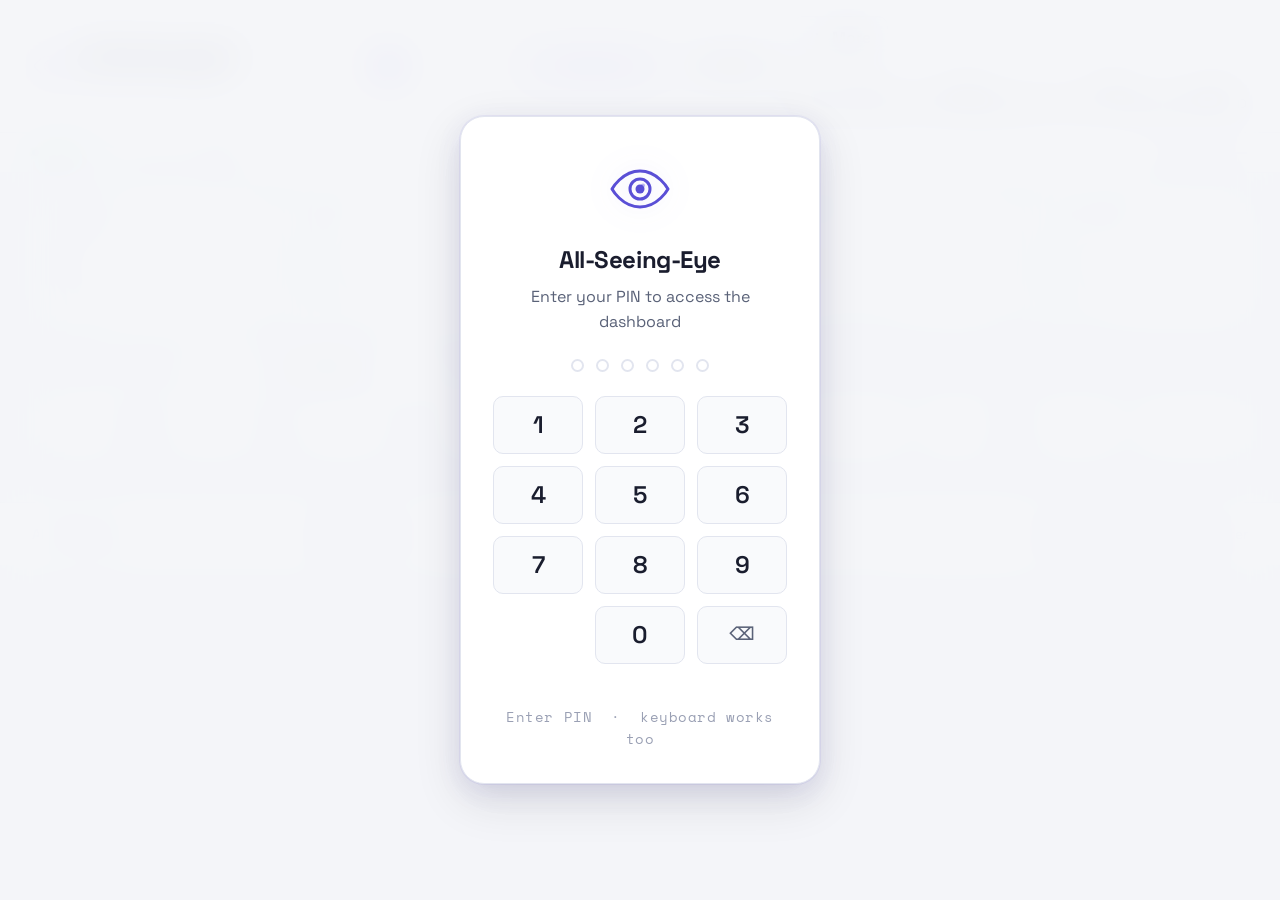
==== commit 6f3ce847: "feat: v2.2.0 — Top-50 world domains · no personal domains in repo BUILTIN + domains.list expanded fr" ====
--- a/index.html
+++ b/index.html
@@ -1,5 +1,5 @@
 <!DOCTYPE html>
-<html lang="en" data-theme="dark">
+<html lang="en" data-theme="light">
 <head>
   <!--
   ╔══════════════════════════════════════════════════════════════╗
@@ -19,7 +19,7 @@
      Cloudflare's public DoH API (cloudflare-dns.com/dns-query).
      This gives us: A record presence (= "up"), latency, and NS info.
 
-  3. SSL expiry dates are seeded from scan data for the top-30 list.
+  3. SSL expiry dates are seeded from scan data for the top-50 list.
      Custom-added domains get a placeholder until a real check runs.
 
   4. The "Add Domain" flow lets users add any domain on the fly.
@@ -131,54 +131,57 @@
     </div>
   </a>
 
+  <!-- Theme toggle: right of logo, before action buttons -->
+  <label class="theme-switch" title="Toggle light/dark mode">
+    <input type="checkbox" id="theme-checkbox" role="switch" aria-label="Toggle colour theme">
+    <span class="theme-track">
+      <span class="theme-thumb"></span>
+      <span class="theme-icon theme-icon-dark">🌙</span>
+      <span class="theme-icon theme-icon-light">☀️</span>
+    </span>
+  </label>
+
   <div class="header-actions">
-    <!-- GitHub link (update URL when repo is live) -->
-    <a class="btn" href="https://github.com/your-org/all-seeing-eye" target="_blank" rel="noopener">
-      <svg width="14" height="14" viewBox="0 0 24 24" fill="currentColor" aria-hidden="true">
-        <path d="M12 2C6.48 2 2 6.58 2 12.26c0 4.53 2.87 8.37 6.84 9.73.5.09.68-.22.68-.49v-1.7c-2.78.62-3.37-1.37-3.37-1.37-.45-1.17-1.11-1.48-1.11-1.48-.91-.64.07-.62.07-.62 1 .07 1.53 1.05 1.53 1.05.89 1.56 2.34 1.11 2.91.85.09-.66.35-1.11.63-1.37-2.22-.26-4.56-1.14-4.56-5.07 0-1.12.39-2.03 1.03-2.75-.1-.26-.45-1.3.1-2.71 0 0 .84-.28 2.75 1.05A9.38 9.38 0 0112 7.4c.85 0 1.7.12 2.5.34 1.91-1.33 2.75-1.05 2.75-1.05.55 1.41.2 2.45.1 2.71.64.72 1.03 1.63 1.03 2.75 0 3.94-2.34 4.81-4.57 5.06.36.32.68.94.68 1.9v2.81c0 .27.18.59.69.49A10.27 10.27 0 0022 12.26C22 6.58 17.52 2 12 2z"/>
-      </svg>
-      GitHub
-    </a>
-    <!-- Add domain -->
-    <!-- Webhook info button -->
-    <button class="btn" onclick="openWebhookModal()" title="Webhook / cron info">
-      <svg width="14" height="14" viewBox="0 0 24 24" fill="none" stroke="currentColor" stroke-width="2.5"><path d="M10 13a5 5 0 007.54.54l3-3a5 5 0 00-7.07-7.07l-1.72 1.71"/><path d="M14 11a5 5 0 00-7.54-.54l-3 3a5 5 0 007.07 7.07l1.71-1.71"/></svg>
-      Webhook
-    </button>
-    <!-- Help / info button -->
-    <button class="btn" onclick="openInfoModal()" title="How it works">?</button>
-    <!-- Add domain -->
+    <!-- Primary actions: always visible -->
     <button class="btn btn-accent" id="btn-add" onclick="openAddModal()">
-      <svg width="14" height="14" viewBox="0 0 24 24" fill="none" stroke="currentColor" stroke-width="2.5" aria-hidden="true">
-        <line x1="12" y1="5" x2="12" y2="19"/><line x1="5" y1="12" x2="19" y2="12"/>
-      </svg>
+      <svg width="14" height="14" viewBox="0 0 24 24" fill="none" stroke="currentColor" stroke-width="2.5" aria-hidden="true"><line x1="12" y1="5" x2="12" y2="19"/><line x1="5" y1="12" x2="19" y2="12"/></svg>
       Add Domain
     </button>
-    <!-- Refresh -->
-    <button class="btn" id="btn-refresh" title="Refresh all checks" onclick="triggerRefresh()">
-      <svg width="14" height="14" viewBox="0 0 24 24" fill="none" stroke="currentColor" stroke-width="2.5" aria-hidden="true">
-        <path d="M1 4v6h6M23 20v-6h-6"/>
-        <path d="M20.49 9A9 9 0 005.64 5.64L1 10m22 4l-4.64 4.36A9 9 0 013.51 15"/>
-      </svg>
+    <button class="btn" id="btn-refresh" title="Refresh" onclick="triggerRefresh()">
+      <svg width="14" height="14" viewBox="0 0 24 24" fill="none" stroke="currentColor" stroke-width="2.5" aria-hidden="true"><path d="M1 4v6h6M23 20v-6h-6"/><path d="M20.49 9A9 9 0 005.64 5.64L1 10m22 4l-4.64 4.36A9 9 0 013.51 15"/></svg>
       Refresh
     </button>
-    <!-- Export CSV -->
-    <button class="btn" id="btn-export" title="Export table as CSV" onclick="exportCSV()">
-      <svg width="14" height="14" viewBox="0 0 24 24" fill="none" stroke="currentColor" stroke-width="2.5" aria-hidden="true">
-        <path d="M21 15v4a2 2 0 01-2 2H5a2 2 0 01-2-2v-4"/>
-        <polyline points="7 10 12 15 17 10"/><line x1="12" y1="15" x2="12" y2="3"/>
-      </svg>
-      CSV
-    </button>
-    <!-- Theme toggle switch: checkbox drives isDark state in JS -->
-    <label class="theme-switch" title="Toggle light/dark mode">
-      <input type="checkbox" id="theme-checkbox" role="switch" aria-label="Toggle colour theme">
-      <span class="theme-track">
-        <span class="theme-thumb"></span>
-        <span class="theme-icon theme-icon-dark">🌙</span>
-        <span class="theme-icon theme-icon-light">☀️</span>
-      </span>
-    </label>
+
+    <!-- Secondary actions in "More" dropdown -->
+    <div class="header-dropdown">
+      <button class="btn header-dropdown-toggle" onclick="toggleHeaderMenu(event)" title="More options" aria-haspopup="true" aria-expanded="false">
+        <svg width="14" height="14" viewBox="0 0 24 24" fill="currentColor" aria-hidden="true"><circle cx="12" cy="5" r="1.5"/><circle cx="12" cy="12" r="1.5"/><circle cx="12" cy="19" r="1.5"/></svg>
+        More
+      </button>
+      <div class="header-dropdown-menu" id="header-dropdown-menu" role="menu">
+        <a class="dropdown-item" href="https://github.com/paulfxyz/the-all-seeing-eye" target="_blank" rel="noopener" role="menuitem">
+          <svg width="14" height="14" viewBox="0 0 24 24" fill="currentColor"><path d="M12 2C6.48 2 2 6.58 2 12.26c0 4.53 2.87 8.37 6.84 9.73.5.09.68-.22.68-.49v-1.7c-2.78.62-3.37-1.37-3.37-1.37-.45-1.17-1.11-1.48-1.11-1.48-.91-.64.07-.62.07-.62 1 .07 1.53 1.05 1.53 1.05.89 1.56 2.34 1.11 2.91.85.09-.66.35-1.11.63-1.37-2.22-.26-4.56-1.14-4.56-5.07 0-1.12.39-2.03 1.03-2.75-.1-.26-.45-1.3.1-2.71 0 0 .84-.28 2.75 1.05A9.38 9.38 0 0112 7.4c.85 0 1.7.12 2.5.34 1.91-1.33 2.75-1.05 2.75-1.05.55 1.41.2 2.45.1 2.71.64.72 1.03 1.63 1.03 2.75 0 3.94-2.34 4.81-4.57 5.06.36.32.68.94.68 1.9v2.81c0 .27.18.59.69.49A10.27 10.27 0 0022 12.26C22 6.58 17.52 2 12 2z"/></svg>
+          GitHub
+        </a>
+        <button class="dropdown-item" onclick="exportCSV();closeHeaderMenu()" role="menuitem">
+          <svg width="14" height="14" viewBox="0 0 24 24" fill="none" stroke="currentColor" stroke-width="2.5"><path d="M21 15v4a2 2 0 01-2 2H5a2 2 0 01-2-2v-4"/><polyline points="7 10 12 15 17 10"/><line x1="12" y1="15" x2="12" y2="3"/></svg>
+          Export CSV
+        </button>
+        <button class="dropdown-item" onclick="openWebhookModal();closeHeaderMenu()" role="menuitem">
+          <svg width="14" height="14" viewBox="0 0 24 24" fill="none" stroke="currentColor" stroke-width="2.5"><path d="M10 13a5 5 0 007.54.54l3-3a5 5 0 00-7.07-7.07l-1.72 1.71"/><path d="M14 11a5 5 0 00-7.54-.54l-3 3a5 5 0 007.07 7.07l1.71-1.71"/></svg>
+          Webhook / Cron
+        </button>
+        <button class="dropdown-item" onclick="openChangePinModal();closeHeaderMenu()" role="menuitem">
+          <svg width="14" height="14" viewBox="0 0 24 24" fill="none" stroke="currentColor" stroke-width="2"><circle cx="12" cy="12" r="3"/><path d="M19.4 15a1.65 1.65 0 00.33 1.82l.06.06a2 2 0 010 2.83 2 2 0 01-2.83 0l-.06-.06a1.65 1.65 0 00-1.82-.33 1.65 1.65 0 00-1 1.51V21a2 2 0 01-2 2 2 2 0 01-2-2v-.09A1.65 1.65 0 009 19.4a1.65 1.65 0 00-1.82.33l-.06.06a2 2 0 01-2.83-2.83l.06-.06A1.65 1.65 0 004.68 15a1.65 1.65 0 00-1.51-1H3a2 2 0 01-2-2 2 2 0 012-2h.09A1.65 1.65 0 004.6 9a1.65 1.65 0 00-.33-1.82l-.06-.06a2 2 0 010-2.83 2 2 0 012.83 0l.06.06A1.65 1.65 0 009 4.68a1.65 1.65 0 001-1.51V3a2 2 0 012-2 2 2 0 012 2v.09a1.65 1.65 0 001 1.51 1.65 1.65 0 001.82-.33l.06-.06a2 2 0 012.83 2.83l-.06.06A1.65 1.65 0 0019.4 9a1.65 1.65 0 001.51 1H21a2 2 0 012 2 2 2 0 01-2 2h-.09a1.65 1.65 0 00-1.51 1z"/></svg>
+          Change PIN
+        </button>
+        <button class="dropdown-item" onclick="openInfoModal();closeHeaderMenu()" role="menuitem">
+          <svg width="14" height="14" viewBox="0 0 24 24" fill="none" stroke="currentColor" stroke-width="2"><circle cx="12" cy="12" r="10"/><line x1="12" y1="16" x2="12" y2="12"/><line x1="12" y1="8" x2="12.01" y2="8"/></svg>
+          Help
+        </button>
+      </div>
+    </div>
+
   </div>
 </header>
 
@@ -314,20 +317,6 @@
       <input class="form-input" id="add-input" type="text"
              placeholder="e.g. paulfleury.com"
              autocomplete="off" autocapitalize="none" spellcheck="false">
-      <select class="form-select" id="add-cat">
-        <option value="custom">Custom</option>
-        <option value="search">Search</option>
-        <option value="social">Social</option>
-        <option value="video">Video</option>
-        <option value="shop">Shopping</option>
-        <option value="ai">AI</option>
-        <option value="news">News</option>
-        <option value="dev">Dev</option>
-        <option value="cloud">Cloud</option>
-        <option value="comm">Comms</option>
-        <option value="product">Product</option>
-        <option value="content">Content</option>
-      </select>
     </div>
 
     <!-- Tags for queued domains -->
@@ -358,7 +347,7 @@
     &nbsp;·&nbsp;
     <span class="mit-tag">MIT</span>
     &nbsp;·&nbsp;
-    <a href="https://github.com/your-org/all-seeing-eye" target="_blank" rel="noopener">GitHub ↗</a>
+    <a href="https://github.com/paulfxyz/the-all-seeing-eye" target="_blank" rel="noopener">GitHub ↗</a>
   </span>
   <span>Data via <a href="https://developers.cloudflare.com/1.1.1.1/encryption/dns-over-https/" target="_blank" rel="noopener">Cloudflare DoH</a> · No tracking · No cookies</span>
   <span>
@@ -424,7 +413,7 @@
 
       <div style="background:var(--surface-2);border:1px solid var(--border);border-radius:var(--radius-md);padding:var(--space-4)">
         <div style="font-weight:700;font-size:var(--text-sm);margin-bottom:var(--space-2)">📄 domains.list</div>
-        <div style="font-size:var(--text-xs);color:var(--text-muted);line-height:1.7">One domain per line. Lines starting with <code>#</code> are comments. Loaded at startup — if missing, the built-in top-30 list is used. Edit this file to change what gets monitored.</div>
+        <div style="font-size:var(--text-xs);color:var(--text-muted);line-height:1.7">One domain per line. Lines starting with <code>#</code> are comments. Loaded at startup — if missing, the built-in top-50 list is used. Edit this file to change what gets monitored.</div>
       </div>
 
       <div style="background:var(--surface-2);border:1px solid var(--border);border-radius:var(--radius-md);padding:var(--space-4)">
@@ -449,7 +438,7 @@
     </div>
 
     <div style="display:flex;justify-content:space-between;align-items:center;flex-wrap:wrap;gap:var(--space-3)">
-      <a href="https://github.com/your-org/the-all-seeing-eye" target="_blank" rel="noopener"
+      <a href="https://github.com/paulfxyz/the-all-seeing-eye" target="_blank" rel="noopener"
          style="display:inline-flex;align-items:center;gap:8px;padding:8px 16px;background:var(--surface-2);border:1px solid var(--border);border-radius:var(--radius-md);font-family:var(--font-display);font-size:var(--text-sm);font-weight:600;color:var(--text);transition:all var(--ease)"
          onmouseover="this.style.borderColor='var(--accent)'" onmouseout="this.style.borderColor='var(--border)'">
         ⭐ View on GitHub
@@ -527,5 +516,57 @@
   </div>
 </div>
 
+
+<!-- ════════════════════════════════════════════════════════════
+     CHANGE PIN MODAL
+     Three-step flow: current PIN → new PIN → confirm new PIN
+     All validation is client-side via SHA-256.
+═════════════════════════════════════════════════════════════ -->
+<div id="change-pin-overlay" style="display:none;position:fixed;inset:0;z-index:8800;
+     background:color-mix(in srgb,var(--bg) 88%,transparent);backdrop-filter:blur(16px);
+     align-items:center;justify-content:center"
+     onclick="if(event.target===this)closeChangePinModal()">
+  <div style="background:var(--surface);border:1px solid var(--border);border-radius:var(--radius-xl);
+       padding:var(--space-8);width:min(360px,94vw);text-align:center;
+       box-shadow:var(--shadow-lg),var(--shadow-glow);animation:card-in 0.25s cubic-bezier(.34,1.56,.64,1)">
+
+    <div style="font-size:32px;margin-bottom:var(--space-3)">🔐</div>
+    <h2 id="cp-title" style="font-family:var(--font-display);font-size:var(--text-lg);
+        font-weight:700;letter-spacing:-0.02em;margin-bottom:var(--space-2)">Change PIN</h2>
+    <p id="cp-subtitle" style="font-size:var(--text-sm);color:var(--text-muted);
+        margin-bottom:var(--space-5)">Enter your current PIN</p>
+
+    <!-- Dot indicators -->
+    <div style="display:flex;justify-content:center;gap:12px;margin-bottom:var(--space-5)" id="cp-dots">
+      <div class="pin-dot" id="cp-dot-0"></div><div class="pin-dot" id="cp-dot-1"></div>
+      <div class="pin-dot" id="cp-dot-2"></div><div class="pin-dot" id="cp-dot-3"></div>
+      <div class="pin-dot" id="cp-dot-4"></div><div class="pin-dot" id="cp-dot-5"></div>
+    </div>
+
+    <!-- Numpad -->
+    <div class="pin-grid" style="margin-bottom:var(--space-3)">
+      <button class="pin-btn" onclick="cpDigit('1')">1</button>
+      <button class="pin-btn" onclick="cpDigit('2')">2</button>
+      <button class="pin-btn" onclick="cpDigit('3')">3</button>
+      <button class="pin-btn" onclick="cpDigit('4')">4</button>
+      <button class="pin-btn" onclick="cpDigit('5')">5</button>
+      <button class="pin-btn" onclick="cpDigit('6')">6</button>
+      <button class="pin-btn" onclick="cpDigit('7')">7</button>
+      <button class="pin-btn" onclick="cpDigit('8')">8</button>
+      <button class="pin-btn" onclick="cpDigit('9')">9</button>
+      <span></span>
+      <button class="pin-btn" onclick="cpDigit('0')">0</button>
+      <button class="pin-btn pin-btn-del" onclick="cpDelete()">⌫</button>
+    </div>
+
+    <div id="cp-error" style="font-size:var(--text-xs);color:var(--red);min-height:18px;
+         margin-bottom:var(--space-3)"></div>
+
+    <button onclick="closeChangePinModal()" style="font-size:var(--text-xs);color:var(--text-faint);
+            background:none;border:none;cursor:pointer;font-family:var(--font-display);
+            text-decoration:underline">Cancel</button>
+  </div>
+</div>
+
 </body>
 </html>
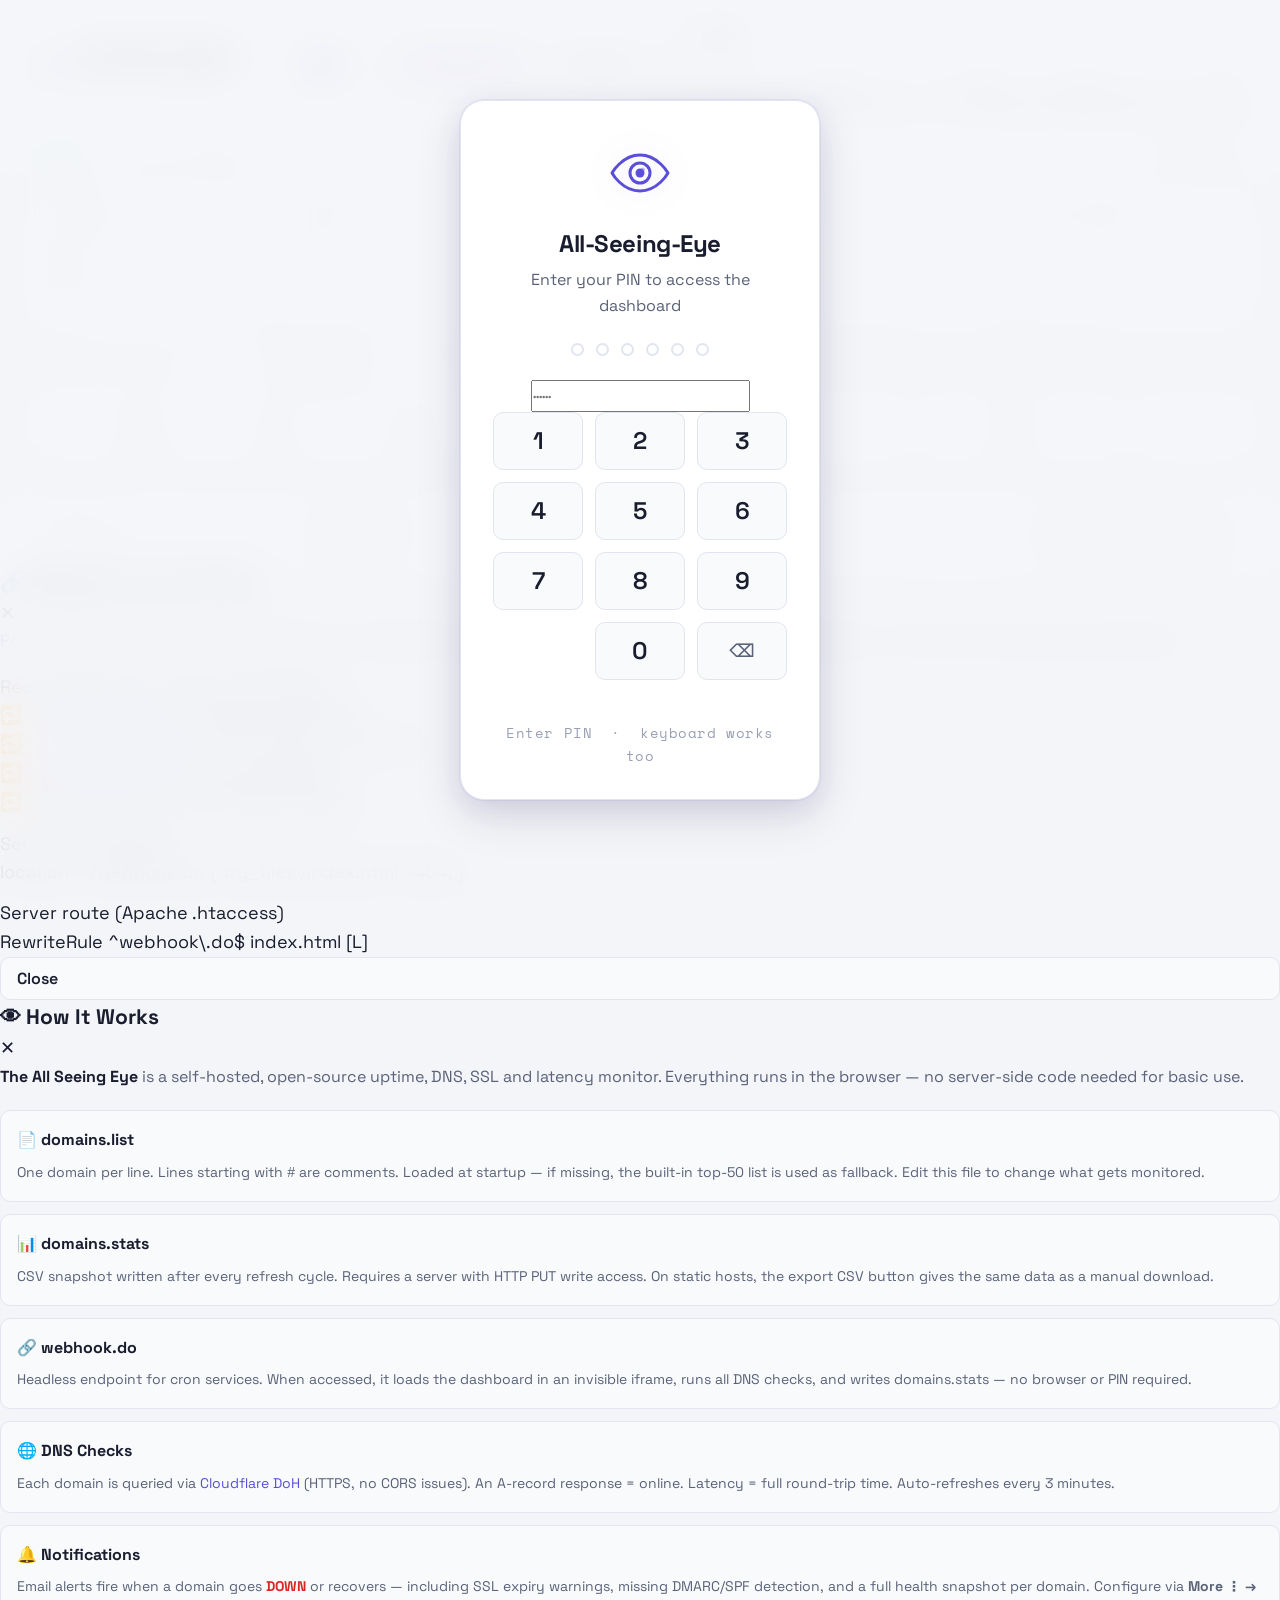
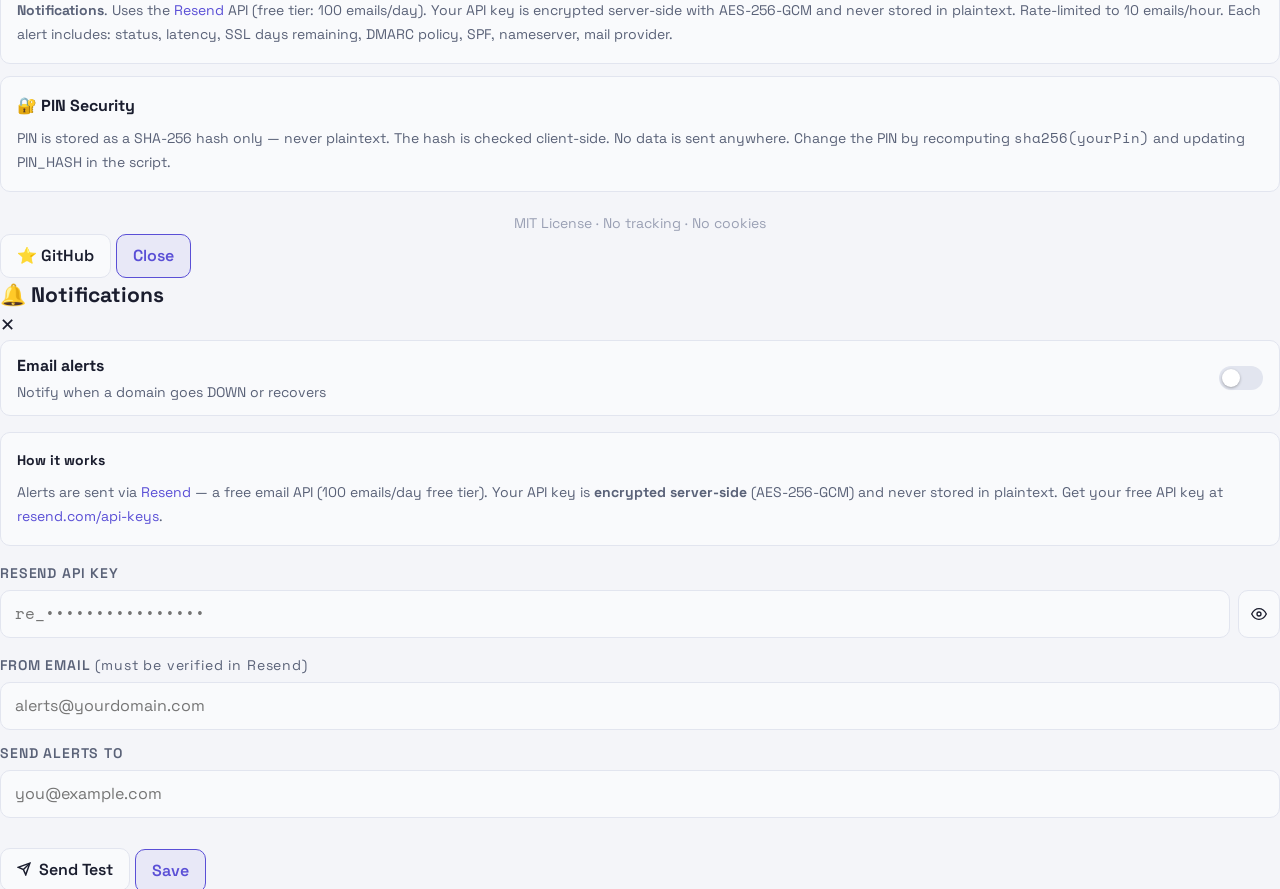
==== commit 6b27d59c: "feat: v3.2.0 — Enriched email alerts + Help docs + code quality EMAIL ALERT ENRICHMENT: - notify.php" ====
--- a/index.html
+++ b/index.html
@@ -40,7 +40,7 @@
   -->
 
   <meta charset="UTF-8">
-  <meta name="viewport" content="width=device-width, initial-scale=1.0">
+  <meta name="viewport" content="width=device-width, initial-scale=1.0, viewport-fit=cover">
   <meta name="description" content="All-Seeing-Eye — open-source uptime, DNS, SSL and latency monitor for any domain list.">
   <title>The All Seeing Eye</title>
 
@@ -88,6 +88,22 @@
       <div class="pin-dot" id="dot-4"></div>
       <div class="pin-dot" id="dot-5"></div>
     </div>
+
+    <!-- Mobile PIN input: shown on touch devices instead of numpad.
+         type="tel" + inputmode="numeric" = numeric keyboard, no zoom, no autocomplete.
+         Visually shows as dots (password type) but triggers numeric keyboard. -->
+    <input type="password"
+           id="pin-mobile-input"
+           inputmode="numeric"
+           pattern="[0-9]*"
+           maxlength="6"
+           autocomplete="off"
+           autocorrect="off"
+           spellcheck="false"
+           placeholder="······"
+           class="pin-mobile-input"
+           oninput="pinMobileInput(this)"
+           aria-label="Enter PIN">
 
     <!-- Numpad (3×3 + 0 + delete) — onclick is the only reliable cross-env method -->
     <div class="pin-grid">
@@ -163,19 +179,23 @@
           <svg width="14" height="14" viewBox="0 0 24 24" fill="currentColor"><path d="M12 2C6.48 2 2 6.58 2 12.26c0 4.53 2.87 8.37 6.84 9.73.5.09.68-.22.68-.49v-1.7c-2.78.62-3.37-1.37-3.37-1.37-.45-1.17-1.11-1.48-1.11-1.48-.91-.64.07-.62.07-.62 1 .07 1.53 1.05 1.53 1.05.89 1.56 2.34 1.11 2.91.85.09-.66.35-1.11.63-1.37-2.22-.26-4.56-1.14-4.56-5.07 0-1.12.39-2.03 1.03-2.75-.1-.26-.45-1.3.1-2.71 0 0 .84-.28 2.75 1.05A9.38 9.38 0 0112 7.4c.85 0 1.7.12 2.5.34 1.91-1.33 2.75-1.05 2.75-1.05.55 1.41.2 2.45.1 2.71.64.72 1.03 1.63 1.03 2.75 0 3.94-2.34 4.81-4.57 5.06.36.32.68.94.68 1.9v2.81c0 .27.18.59.69.49A10.27 10.27 0 0022 12.26C22 6.58 17.52 2 12 2z"/></svg>
           GitHub
         </a>
-        <button class="dropdown-item" onclick="exportCSV();closeHeaderMenu()" role="menuitem">
+        <button class="dropdown-item" onclick="event.stopPropagation();exportCSV();closeHeaderMenu()" role="menuitem">
           <svg width="14" height="14" viewBox="0 0 24 24" fill="none" stroke="currentColor" stroke-width="2.5"><path d="M21 15v4a2 2 0 01-2 2H5a2 2 0 01-2-2v-4"/><polyline points="7 10 12 15 17 10"/><line x1="12" y1="15" x2="12" y2="3"/></svg>
           Export CSV
         </button>
-        <button class="dropdown-item" onclick="openWebhookModal();closeHeaderMenu()" role="menuitem">
+        <button class="dropdown-item" onclick="event.stopPropagation();closeHeaderMenu();openWebhookModal()" role="menuitem">
           <svg width="14" height="14" viewBox="0 0 24 24" fill="none" stroke="currentColor" stroke-width="2.5"><path d="M10 13a5 5 0 007.54.54l3-3a5 5 0 00-7.07-7.07l-1.72 1.71"/><path d="M14 11a5 5 0 00-7.54-.54l-3 3a5 5 0 007.07 7.07l1.71-1.71"/></svg>
           Webhook / Cron
         </button>
-        <button class="dropdown-item" onclick="openChangePinModal();closeHeaderMenu()" role="menuitem">
+        <button class="dropdown-item" onclick="event.stopPropagation();closeHeaderMenu();openChangePinModal()" role="menuitem">
           <svg width="14" height="14" viewBox="0 0 24 24" fill="none" stroke="currentColor" stroke-width="2"><circle cx="12" cy="12" r="3"/><path d="M19.4 15a1.65 1.65 0 00.33 1.82l.06.06a2 2 0 010 2.83 2 2 0 01-2.83 0l-.06-.06a1.65 1.65 0 00-1.82-.33 1.65 1.65 0 00-1 1.51V21a2 2 0 01-2 2 2 2 0 01-2-2v-.09A1.65 1.65 0 009 19.4a1.65 1.65 0 00-1.82.33l-.06.06a2 2 0 01-2.83-2.83l.06-.06A1.65 1.65 0 004.68 15a1.65 1.65 0 00-1.51-1H3a2 2 0 01-2-2 2 2 0 012-2h.09A1.65 1.65 0 004.6 9a1.65 1.65 0 00-.33-1.82l-.06-.06a2 2 0 010-2.83 2 2 0 012.83 0l.06.06A1.65 1.65 0 009 4.68a1.65 1.65 0 001-1.51V3a2 2 0 012-2 2 2 0 012 2v.09a1.65 1.65 0 001 1.51 1.65 1.65 0 001.82-.33l.06-.06a2 2 0 012.83 2.83l-.06.06A1.65 1.65 0 0019.4 9a1.65 1.65 0 001.51 1H21a2 2 0 012 2 2 2 0 01-2 2h-.09a1.65 1.65 0 00-1.51 1z"/></svg>
           Change PIN
         </button>
-        <button class="dropdown-item" onclick="openInfoModal();closeHeaderMenu()" role="menuitem">
+        <button class="dropdown-item" id="btn-notify-menu" onclick="event.stopPropagation();closeHeaderMenu();openNotifyModal()" role="menuitem">
+          <svg width="14" height="14" viewBox="0 0 24 24" fill="none" stroke="currentColor" stroke-width="2"><path d="M18 8A6 6 0 006 8c0 7-3 9-3 9h18s-3-2-3-9"/><path d="M13.73 21a2 2 0 01-3.46 0"/></svg>
+          Notifications <span id="notify-status-dot" style="display:none;width:7px;height:7px;border-radius:50%;background:var(--green);display:inline-block;margin-left:4px;vertical-align:middle"></span>
+        </button>
+        <button class="dropdown-item" onclick="event.stopPropagation();closeHeaderMenu();openInfoModal()" role="menuitem">
           <svg width="14" height="14" viewBox="0 0 24 24" fill="none" stroke="currentColor" stroke-width="2"><circle cx="12" cy="12" r="10"/><line x1="12" y1="16" x2="12" y2="12"/><line x1="12" y1="8" x2="12.01" y2="8"/></svg>
           Help
         </button>
@@ -366,30 +386,34 @@
 <!-- ════════════════════════════════════════════════════════════
      WEBHOOK MODAL
 ═════════════════════════════════════════════════════════════ -->
-<div id="webhook-modal" style="display:none;position:fixed;inset:0;z-index:8500;background:rgba(15,17,23,0.85);backdrop-filter:blur(8px);align-items:center;justify-content:center"
-     onclick="if(event.target===this)closeWebhookModal()" class="">
-  <div style="background:var(--surface);border:1px solid var(--border);border-radius:var(--radius-xl);padding:var(--space-8);width:min(560px,94vw);box-shadow:var(--shadow-lg),var(--shadow-glow);animation:card-in 0.22s cubic-bezier(.34,1.56,.64,1)">
-    <div style="display:flex;justify-content:space-between;align-items:center;margin-bottom:var(--space-5)">
-      <h3 style="font-family:var(--font-display);font-size:var(--text-lg);font-weight:700;letter-spacing:-0.02em">🔗 Webhook / Cron Setup</h3>
-      <button onclick="closeWebhookModal()" style="color:var(--text-faint);font-size:20px;cursor:pointer;background:none;border:none">✕</button>
-    </div>
-    <p style="font-size:var(--text-sm);color:var(--text-muted);margin-bottom:var(--space-4);line-height:1.7">
-      Point any HTTP cron service at <code style="background:var(--surface-2);border:1px solid var(--border);padding:2px 8px;border-radius:4px;font-family:var(--font-mono);font-size:12px">yourdomain.com/webhook.do</code> to trigger an automatic check and update <code style="background:var(--surface-2);border:1px solid var(--border);padding:2px 8px;border-radius:4px;font-family:var(--font-mono);font-size:12px">domains.stats</code> without opening the dashboard.
-    </p>
-    <div style="background:var(--surface-2);border:1px solid var(--border);border-radius:var(--radius-md);padding:var(--space-4);margin-bottom:var(--space-4);font-size:var(--text-xs);font-family:var(--font-mono);color:var(--text-muted);line-height:2">
-      <div style="color:var(--text-faint);margin-bottom:var(--space-2);font-family:var(--font-display);letter-spacing:.06em;font-size:10px;text-transform:uppercase">Recommended cron services (all free)</div>
-      🔁 &nbsp;<a href="https://cron-job.org" target="_blank" style="color:var(--accent)">cron-job.org</a> — every 5 min, HTTP GET<br>
-      🔁 &nbsp;<a href="https://uptimerobot.com" target="_blank" style="color:var(--accent)">uptimerobot.com</a> — HTTP monitor = free cron<br>
-      🔁 &nbsp;<a href="https://easycron.com" target="_blank" style="color:var(--accent)">easycron.com</a> — free tier available<br>
-      🔁 &nbsp;GitHub Actions with <code>schedule</code> trigger
-    </div>
-    <div style="background:var(--surface-2);border:1px solid var(--border);border-radius:var(--radius-md);padding:var(--space-4);margin-bottom:var(--space-4);font-size:var(--text-xs);font-family:var(--font-mono);color:var(--text-muted);line-height:1.9">
-      <div style="color:var(--text-faint);margin-bottom:var(--space-2);font-family:var(--font-display);letter-spacing:.06em;font-size:10px;text-transform:uppercase">Server route (Nginx)</div>
-      location = /webhook.do { try_files /index.html =404; }
-    </div>
-    <div style="background:var(--surface-2);border:1px solid var(--border);border-radius:var(--radius-md);padding:var(--space-4);font-size:var(--text-xs);font-family:var(--font-mono);color:var(--text-muted);line-height:1.9">
-      <div style="color:var(--text-faint);margin-bottom:var(--space-2);font-family:var(--font-display);letter-spacing:.06em;font-size:10px;text-transform:uppercase">Server route (Apache .htaccess)</div>
-      RewriteRule ^webhook\.do$ index.html [L]
+<div id="webhook-modal" class="modal-overlay" onclick="if(event.target===this)closeWebhookModal()">
+  <div class="modal-card">
+    <div class="modal-header">
+      <h3 class="modal-title">🔗 Webhook / Cron Setup</h3>
+      <button onclick="closeWebhookModal()" class="modal-close-btn" aria-label="Close">✕</button>
+    </div>
+    <div class="modal-body">
+      <p style="font-size:var(--text-sm);color:var(--text-muted);margin-bottom:var(--space-4);line-height:1.7">
+        Point any HTTP cron service at <code class="code-inline">yourdomain.com/webhook.do</code> to trigger an automatic check and update <code class="code-inline">domains.stats</code> without opening the dashboard.
+      </p>
+      <div class="code-block">
+        <div class="code-label">Recommended cron services (all free)</div>
+        🔁 &nbsp;<a href="https://cron-job.org" target="_blank" style="color:var(--accent)">cron-job.org</a> — every 5 min, HTTP GET<br>
+        🔁 &nbsp;<a href="https://uptimerobot.com" target="_blank" style="color:var(--accent)">uptimerobot.com</a> — HTTP monitor = free cron<br>
+        🔁 &nbsp;<a href="https://easycron.com" target="_blank" style="color:var(--accent)">easycron.com</a> — free tier available<br>
+        🔁 &nbsp;GitHub Actions with <code>schedule</code> trigger
+      </div>
+      <div class="code-block" style="margin-top:var(--space-3)">
+        <div class="code-label">Server route (Nginx)</div>
+        location = /webhook.do { try_files /index.html =404; }
+      </div>
+      <div class="code-block" style="margin-top:var(--space-3)">
+        <div class="code-label">Server route (Apache .htaccess)</div>
+        RewriteRule ^webhook\.do$ index.html [L]
+      </div>
+    </div>
+    <div class="modal-footer">
+      <button onclick="closeWebhookModal()" class="btn" style="width:100%">Close</button>
     </div>
   </div>
 </div>
@@ -397,13 +421,13 @@
 <!-- ════════════════════════════════════════════════════════════
      INFO / HELP MODAL
 ═════════════════════════════════════════════════════════════ -->
-<div id="info-modal" style="display:none;position:fixed;inset:0;z-index:8500;background:rgba(15,17,23,0.85);backdrop-filter:blur(8px);align-items:center;justify-content:center;overflow-y:auto;padding:var(--space-6) var(--space-4)"
-     onclick="if(event.target===this)closeInfoModal()">
-  <div style="background:var(--surface);border:1px solid var(--border);border-radius:var(--radius-xl);padding:var(--space-8);width:min(620px,94vw);box-shadow:var(--shadow-lg),var(--shadow-glow);animation:card-in 0.22s cubic-bezier(.34,1.56,.64,1)">
-    <div style="display:flex;justify-content:space-between;align-items:center;margin-bottom:var(--space-5)">
-      <h3 style="font-family:var(--font-display);font-size:var(--text-lg);font-weight:700;letter-spacing:-0.02em">👁 How It Works</h3>
-      <button onclick="closeInfoModal()" style="color:var(--text-faint);font-size:20px;cursor:pointer;background:none;border:none">✕</button>
-    </div>
+<div id="info-modal" class="modal-overlay" onclick="if(event.target===this)closeInfoModal()">
+  <div class="modal-card modal-card-wide">
+    <div class="modal-header">
+      <h3 class="modal-title">👁 How It Works</h3>
+      <button onclick="closeInfoModal()" class="modal-close-btn" aria-label="Close">✕</button>
+    </div>
+    <div class="modal-body">
 
     <p style="font-size:var(--text-sm);color:var(--text-muted);margin-bottom:var(--space-5);line-height:1.7">
       <strong style="color:var(--text)">The All Seeing Eye</strong> is a self-hosted, open-source uptime, DNS, SSL and latency monitor. Everything runs in the browser — no server-side code needed for basic use.
@@ -413,7 +437,7 @@
 
       <div style="background:var(--surface-2);border:1px solid var(--border);border-radius:var(--radius-md);padding:var(--space-4)">
         <div style="font-weight:700;font-size:var(--text-sm);margin-bottom:var(--space-2)">📄 domains.list</div>
-        <div style="font-size:var(--text-xs);color:var(--text-muted);line-height:1.7">One domain per line. Lines starting with <code>#</code> are comments. Loaded at startup — if missing, the built-in top-50 list is used. Edit this file to change what gets monitored.</div>
+        <div style="font-size:var(--text-xs);color:var(--text-muted);line-height:1.7">One domain per line. Lines starting with <code>#</code> are comments. Loaded at startup — if missing, the built-in top-50 list is used as fallback. Edit this file to change what gets monitored.</div>
       </div>
 
       <div style="background:var(--surface-2);border:1px solid var(--border);border-radius:var(--radius-md);padding:var(--space-4)">
@@ -432,18 +456,26 @@
       </div>
 
       <div style="background:var(--surface-2);border:1px solid var(--border);border-radius:var(--radius-md);padding:var(--space-4)">
+        <div style="font-weight:700;font-size:var(--text-sm);margin-bottom:var(--space-2)">🔔 Notifications</div>
+        <div style="font-size:var(--text-xs);color:var(--text-muted);line-height:1.7">
+          Email alerts fire when a domain goes <strong style="color:var(--red)">DOWN</strong> or recovers — including SSL expiry warnings, missing DMARC/SPF detection, and a full health snapshot per domain.
+          Configure via <strong>More ⋮ → Notifications</strong>. Uses the <a href="https://resend.com" target="_blank" style="color:var(--accent)">Resend</a> API (free tier: 100 emails/day).
+          Your API key is encrypted server-side with AES-256-GCM and never stored in plaintext.
+          Rate-limited to 10 emails/hour. Each alert includes: status, latency, SSL days remaining, DMARC policy, SPF, nameserver, mail provider.
+        </div>
+      </div>
+
+      <div style="background:var(--surface-2);border:1px solid var(--border);border-radius:var(--radius-md);padding:var(--space-4)">
         <div style="font-weight:700;font-size:var(--text-sm);margin-bottom:var(--space-2)">🔐 PIN Security</div>
         <div style="font-size:var(--text-xs);color:var(--text-muted);line-height:1.7">PIN is stored as a SHA-256 hash only — never plaintext. The hash is checked client-side. No data is sent anywhere. Change the PIN by recomputing <code style="font-family:var(--font-mono)">sha256(yourPin)</code> and updating PIN_HASH in the script.</div>
       </div>
     </div>
 
-    <div style="display:flex;justify-content:space-between;align-items:center;flex-wrap:wrap;gap:var(--space-3)">
-      <a href="https://github.com/paulfxyz/the-all-seeing-eye" target="_blank" rel="noopener"
-         style="display:inline-flex;align-items:center;gap:8px;padding:8px 16px;background:var(--surface-2);border:1px solid var(--border);border-radius:var(--radius-md);font-family:var(--font-display);font-size:var(--text-sm);font-weight:600;color:var(--text);transition:all var(--ease)"
-         onmouseover="this.style.borderColor='var(--accent)'" onmouseout="this.style.borderColor='var(--border)'">
-        ⭐ View on GitHub
-      </a>
-      <span style="font-size:var(--text-xs);color:var(--text-faint)">MIT License · No tracking · No cookies</span>
+    <p style="font-size:var(--text-xs);color:var(--text-faint);text-align:center;margin-top:var(--space-2)">MIT License · No tracking · No cookies</p>
+    </div><!-- /modal-body -->
+    <div class="modal-footer">
+      <a href="https://github.com/paulfxyz/the-all-seeing-eye" target="_blank" rel="noopener" class="btn btn-ghost">⭐ GitHub</a>
+      <button onclick="closeInfoModal()" class="btn btn-accent" style="flex:1">Close</button>
     </div>
   </div>
 </div>
@@ -568,5 +600,103 @@
   </div>
 </div>
 
+
+<!-- ════════════════════════════════════════════════════════════
+     NOTIFICATIONS MODAL
+     Configure Resend API email alerts for downtime events.
+     API key is sent to config-write.php which encrypts it
+     server-side (AES-256-GCM) before storing in ase_config.json.
+═════════════════════════════════════════════════════════════ -->
+<div id="notify-modal" class="modal-overlay" onclick="if(event.target===this)closeNotifyModal()">
+  <div class="modal-card modal-card-wide">
+
+    <div class="modal-header">
+      <h3 class="modal-title">🔔 Notifications</h3>
+      <button onclick="closeNotifyModal()" class="modal-close-btn" aria-label="Close">✕</button>
+    </div>
+
+    <div class="modal-body">
+
+      <!-- Enable toggle -->
+      <div style="display:flex;align-items:center;justify-content:space-between;padding:var(--space-3) var(--space-4);background:var(--surface-2);border:1px solid var(--border);border-radius:var(--radius-md);margin-bottom:var(--space-4)">
+        <div>
+          <div style="font-weight:700;font-size:var(--text-sm)">Email alerts</div>
+          <div style="font-size:var(--text-xs);color:var(--text-muted);margin-top:2px">Notify when a domain goes DOWN or recovers</div>
+        </div>
+        <label style="position:relative;display:inline-block;width:44px;height:24px;cursor:pointer">
+          <input type="checkbox" id="notify-enabled-toggle" style="opacity:0;width:0;height:0"
+                 onchange="notifyToggleChanged(this)">
+          <span id="notify-toggle-track" style="position:absolute;inset:0;background:var(--border);border-radius:12px;transition:background 0.2s">
+            <span style="position:absolute;left:3px;top:3px;width:18px;height:18px;background:#fff;border-radius:50%;transition:transform 0.2s;box-shadow:0 1px 3px rgba(0,0,0,.3)"></span>
+          </span>
+        </label>
+      </div>
+
+      <!-- How it works info box -->
+      <div style="background:var(--surface-2);border:1px solid var(--border);border-radius:var(--radius-md);padding:var(--space-4);margin-bottom:var(--space-4);font-size:var(--text-xs);color:var(--text-muted);line-height:1.7">
+        <div style="font-weight:700;color:var(--text);margin-bottom:var(--space-2)">How it works</div>
+        Alerts are sent via <a href="https://resend.com" target="_blank" style="color:var(--accent)">Resend</a> — a free email API (100 emails/day free tier).
+        Your API key is <strong>encrypted server-side</strong> (AES-256-GCM) and never stored in plaintext.
+        Get your free API key at <a href="https://resend.com/api-keys" target="_blank" style="color:var(--accent)">resend.com/api-keys</a>.
+      </div>
+
+      <!-- Form fields -->
+      <div style="display:grid;gap:var(--space-3)">
+
+        <div>
+          <label style="display:block;font-size:var(--text-xs);font-weight:600;letter-spacing:.06em;text-transform:uppercase;color:var(--text-muted);margin-bottom:6px">
+            Resend API Key
+          </label>
+          <div style="display:flex;gap:var(--space-2)">
+            <input type="password" id="notify-api-key" placeholder="re_••••••••••••••••"
+                   style="flex:1;background:var(--surface-2);border:1px solid var(--border);border-radius:var(--radius-md);padding:10px 14px;font-family:var(--font-mono);font-size:var(--text-sm);color:var(--text);outline:none;transition:border-color var(--ease)"
+                   onfocus="this.style.borderColor='var(--accent)'" onblur="this.style.borderColor='var(--border)'"
+                   autocomplete="off" autocorrect="off" spellcheck="false">
+            <button onclick="notifyToggleKeyVisibility()" class="btn" title="Show/hide key"
+                    style="min-width:40px;padding:0 var(--space-3)">
+              <svg id="notify-eye-icon" width="16" height="16" viewBox="0 0 24 24" fill="none" stroke="currentColor" stroke-width="2"><path d="M1 12s4-8 11-8 11 8 11 8-4 8-11 8-11-8-11-8z"/><circle cx="12" cy="12" r="3"/></svg>
+            </button>
+          </div>
+          <div id="notify-key-status" style="font-size:var(--text-xs);margin-top:4px;color:var(--text-muted)"></div>
+        </div>
+
+        <div>
+          <label style="display:block;font-size:var(--text-xs);font-weight:600;letter-spacing:.06em;text-transform:uppercase;color:var(--text-muted);margin-bottom:6px">
+            From Email <span style="font-weight:400;text-transform:none">(must be verified in Resend)</span>
+          </label>
+          <input type="email" id="notify-from" placeholder="alerts@yourdomain.com"
+                 style="width:100%;box-sizing:border-box;background:var(--surface-2);border:1px solid var(--border);border-radius:var(--radius-md);padding:10px 14px;font-family:var(--font-display);font-size:var(--text-sm);color:var(--text);outline:none;transition:border-color var(--ease)"
+                 onfocus="this.style.borderColor='var(--accent)'" onblur="this.style.borderColor='var(--border)'"
+                 autocomplete="email">
+        </div>
+
+        <div>
+          <label style="display:block;font-size:var(--text-xs);font-weight:600;letter-spacing:.06em;text-transform:uppercase;color:var(--text-muted);margin-bottom:6px">
+            Send Alerts To
+          </label>
+          <input type="email" id="notify-to" placeholder="you@example.com"
+                 style="width:100%;box-sizing:border-box;background:var(--surface-2);border:1px solid var(--border);border-radius:var(--radius-md);padding:10px 14px;font-family:var(--font-display);font-size:var(--text-sm);color:var(--text);outline:none;transition:border-color var(--ease)"
+                 onfocus="this.style.borderColor='var(--accent)'" onblur="this.style.borderColor='var(--border)'"
+                 autocomplete="email">
+        </div>
+
+      </div>
+
+      <!-- Status/feedback message -->
+      <div id="notify-msg" style="margin-top:var(--space-3);font-size:var(--text-xs);min-height:18px;line-height:1.5"></div>
+
+    </div><!-- /modal-body -->
+
+    <div class="modal-footer">
+      <button onclick="sendTestNotification().then(notifyShowTestResult)" class="btn btn-ghost" id="btn-notify-test">
+        <svg width="14" height="14" viewBox="0 0 24 24" fill="none" stroke="currentColor" stroke-width="2.5"><polyline points="22 2 11 13"/><polygon points="22 2 15 22 11 13 2 9 22 2"/></svg>
+        Send Test
+      </button>
+      <button onclick="saveNotifySettings()" class="btn btn-accent" style="flex:1">Save</button>
+    </div>
+
+  </div>
+</div>
+
 </body>
 </html>
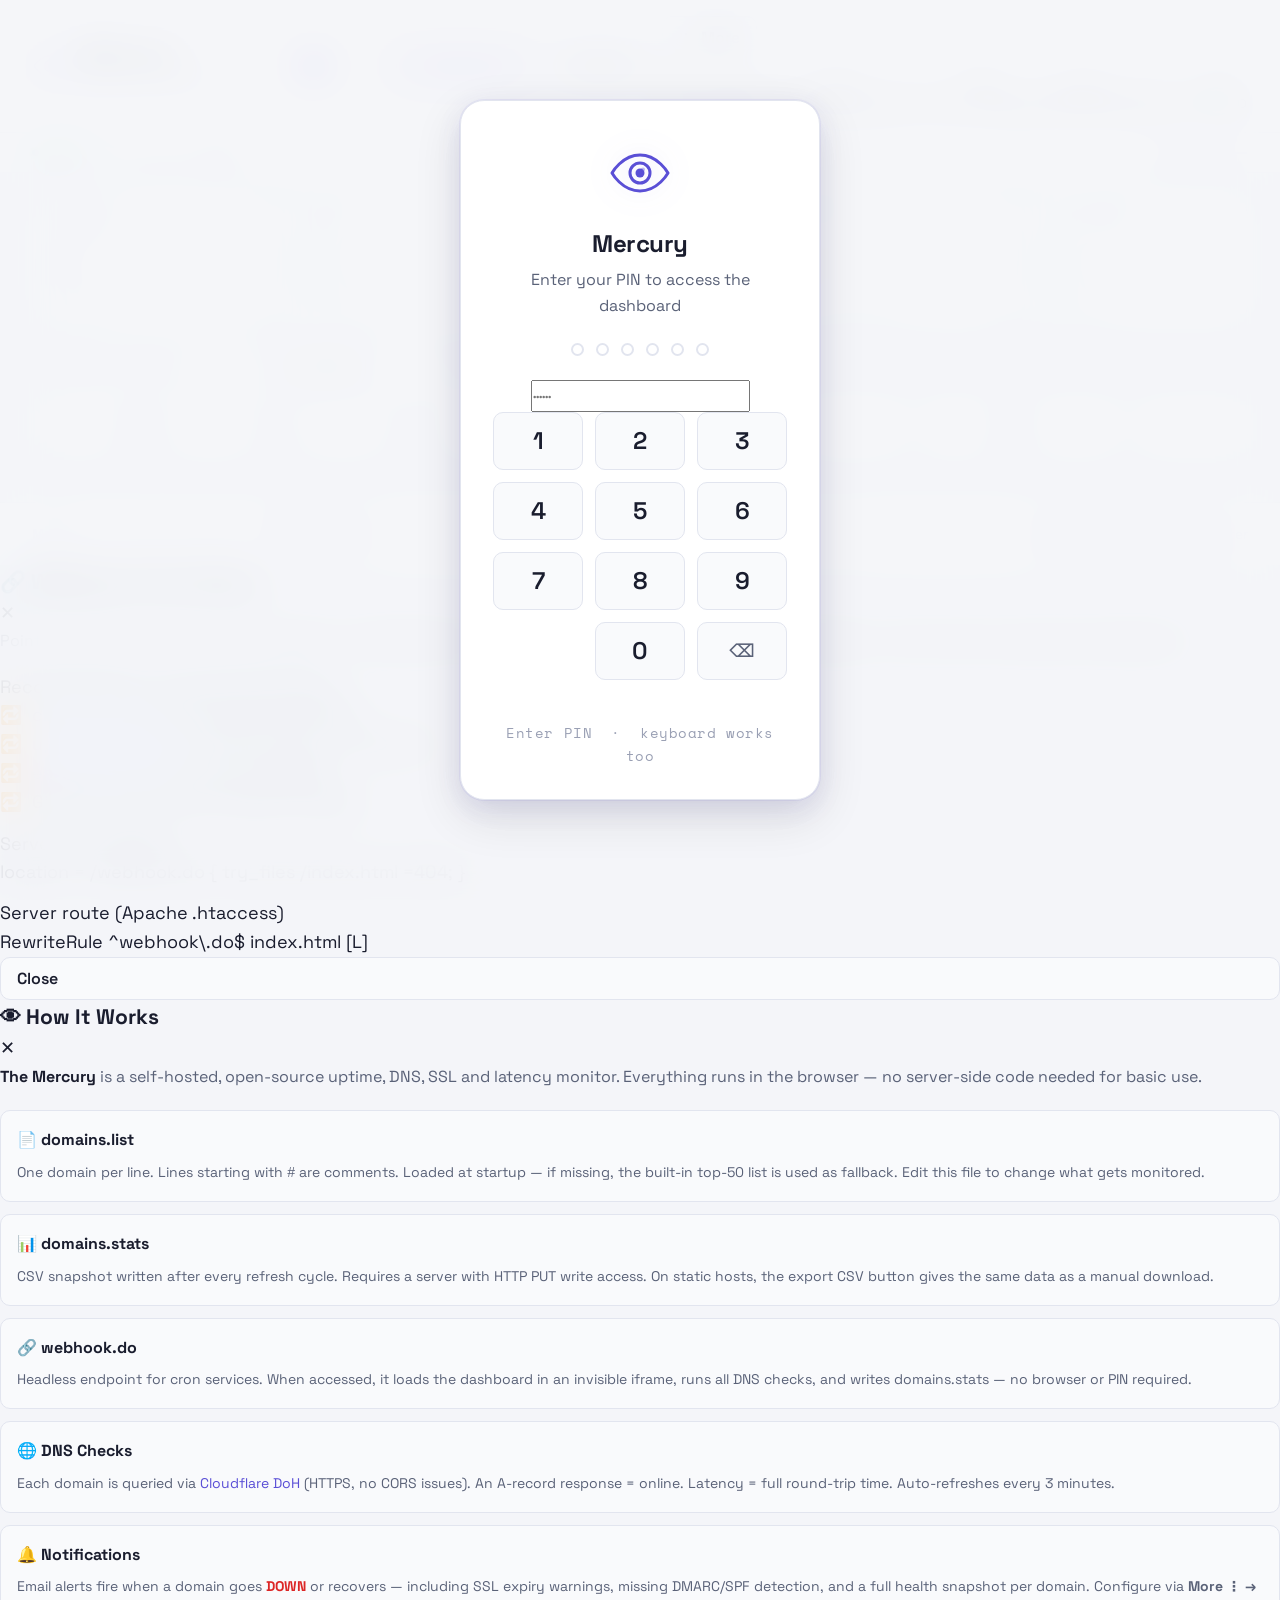
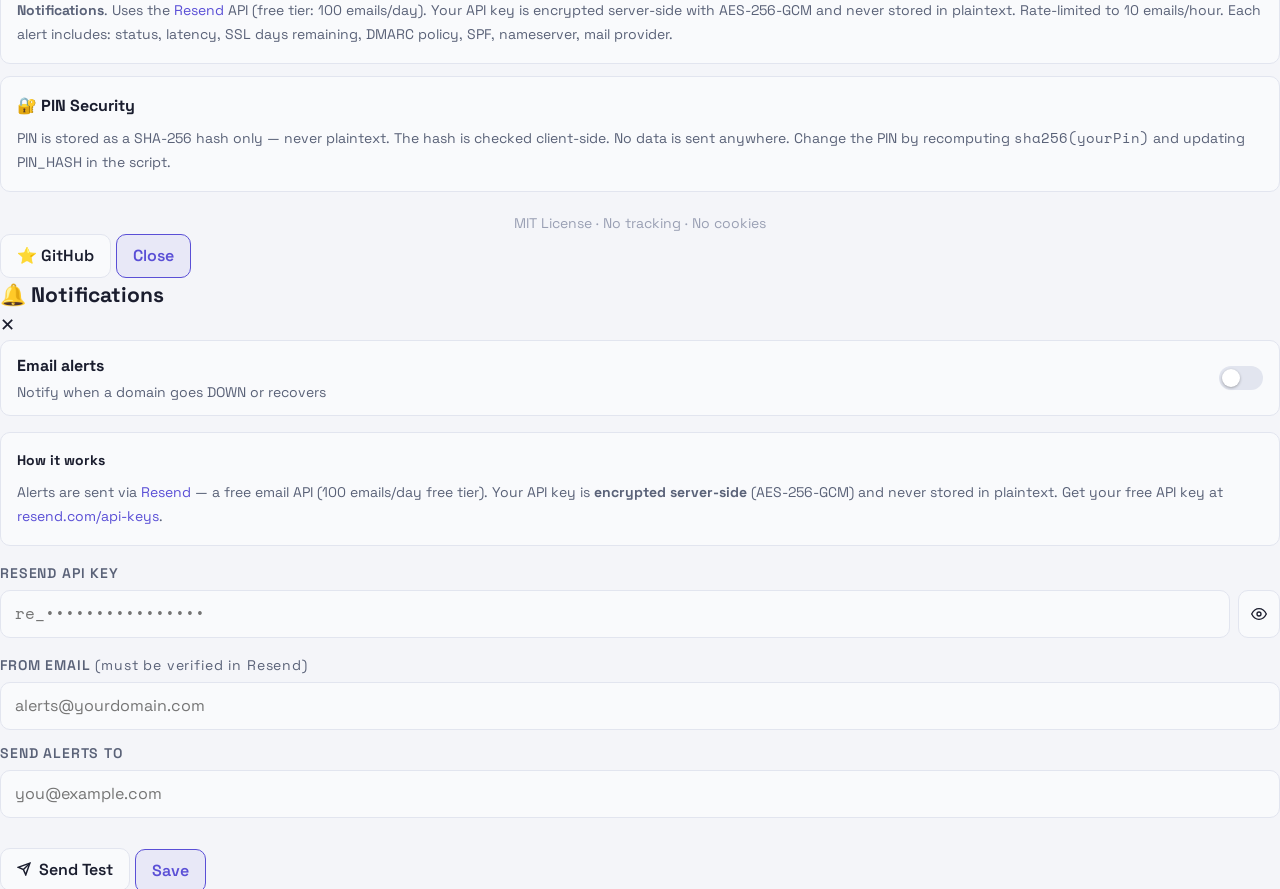
==== commit 95120e76: "feat: v5.0.0 — Mercury rebrand · top-100 domains · demo.mercury.sh REBRAND: - Repository renamed: th" ====
--- a/index.html
+++ b/index.html
@@ -41,8 +41,8 @@
 
   <meta charset="UTF-8">
   <meta name="viewport" content="width=device-width, initial-scale=1.0, viewport-fit=cover">
-  <meta name="description" content="All-Seeing-Eye — open-source uptime, DNS, SSL and latency monitor for any domain list.">
-  <title>The All Seeing Eye</title>
+  <meta name="description" content="Mercury — open-source uptime, DNS, SSL and latency monitor for any domain list.">
+  <title>Mercury — Domain Guardian</title>
 
   <!-- Space Grotesk (user-specified font) from Google Fonts -->
   <link rel="preconnect" href="https://fonts.googleapis.com">
@@ -76,7 +76,7 @@
       </svg>
     </div>
 
-    <h2>All-Seeing-Eye</h2>
+    <h2>Mercury</h2>
     <p>Enter your PIN to access the dashboard</p>
 
     <!-- 6 dot indicators -->
@@ -132,7 +132,7 @@
      HEADER
 ═════════════════════════════════════════════════════════════ -->
 <header>
-  <a class="logo" href="#" aria-label="All-Seeing-Eye home">
+  <a class="logo" href="#" aria-label="Mercury home">
     <!-- Inline eye SVG — consistent with PIN modal, scales cleanly -->
     <svg class="logo-eye" viewBox="0 0 64 64" fill="none" aria-hidden="true">
       <path d="M4 32C4 32 14 14 32 14C50 14 60 32 60 32C60 32 50 50 32 50C14 50 4 32 4 32Z"
@@ -142,7 +142,7 @@
       <circle cx="35" cy="28.5" r="2" fill="currentColor" opacity="0.4"/>
     </svg>
     <div class="logo-text">
-      <span class="logo-title">All-Seeing-Eye</span>
+      <span class="logo-title">Mercury</span>
       <span class="logo-sub">DNS · SSL · Uptime</span>
     </div>
   </a>
@@ -175,7 +175,7 @@
         More
       </button>
       <div class="header-dropdown-menu" id="header-dropdown-menu" role="menu">
-        <a class="dropdown-item" href="https://github.com/paulfxyz/the-all-seeing-eye" target="_blank" rel="noopener" role="menuitem">
+        <a class="dropdown-item" href="https://github.com/paulfxyz/mercury-sh" target="_blank" rel="noopener" role="menuitem">
           <svg width="14" height="14" viewBox="0 0 24 24" fill="currentColor"><path d="M12 2C6.48 2 2 6.58 2 12.26c0 4.53 2.87 8.37 6.84 9.73.5.09.68-.22.68-.49v-1.7c-2.78.62-3.37-1.37-3.37-1.37-.45-1.17-1.11-1.48-1.11-1.48-.91-.64.07-.62.07-.62 1 .07 1.53 1.05 1.53 1.05.89 1.56 2.34 1.11 2.91.85.09-.66.35-1.11.63-1.37-2.22-.26-4.56-1.14-4.56-5.07 0-1.12.39-2.03 1.03-2.75-.1-.26-.45-1.3.1-2.71 0 0 .84-.28 2.75 1.05A9.38 9.38 0 0112 7.4c.85 0 1.7.12 2.5.34 1.91-1.33 2.75-1.05 2.75-1.05.55 1.41.2 2.45.1 2.71.64.72 1.03 1.63 1.03 2.75 0 3.94-2.34 4.81-4.57 5.06.36.32.68.94.68 1.9v2.81c0 .27.18.59.69.49A10.27 10.27 0 0022 12.26C22 6.58 17.52 2 12 2z"/></svg>
           GitHub
         </a>
@@ -335,7 +335,7 @@
 
     <div class="form-row">
       <input class="form-input" id="add-input" type="text"
-             placeholder="e.g. paulfleury.com"
+             placeholder="e.g. mercury.sh"
              autocomplete="off" autocapitalize="none" spellcheck="false">
     </div>
 
@@ -363,11 +363,11 @@
 ═════════════════════════════════════════════════════════════ -->
 <footer>
   <span>
-    <strong>All-Seeing-Eye</strong> — open-source monitor
+    <strong>Mercury</strong> — open-source monitor
     &nbsp;·&nbsp;
     <span class="mit-tag">MIT</span>
     &nbsp;·&nbsp;
-    <a href="https://github.com/paulfxyz/the-all-seeing-eye" target="_blank" rel="noopener">GitHub ↗</a>
+    <a href="https://github.com/paulfxyz/mercury-sh" target="_blank" rel="noopener">GitHub ↗</a>
   </span>
   <span>Data via <a href="https://developers.cloudflare.com/1.1.1.1/encryption/dns-over-https/" target="_blank" rel="noopener">Cloudflare DoH</a> · No tracking · No cookies</span>
   <span>
@@ -430,7 +430,7 @@
     <div class="modal-body">
 
     <p style="font-size:var(--text-sm);color:var(--text-muted);margin-bottom:var(--space-5);line-height:1.7">
-      <strong style="color:var(--text)">The All Seeing Eye</strong> is a self-hosted, open-source uptime, DNS, SSL and latency monitor. Everything runs in the browser — no server-side code needed for basic use.
+      <strong style="color:var(--text)">The Mercury</strong> is a self-hosted, open-source uptime, DNS, SSL and latency monitor. Everything runs in the browser — no server-side code needed for basic use.
     </p>
 
     <div style="display:grid;gap:var(--space-3);margin-bottom:var(--space-5)">
@@ -474,7 +474,7 @@
     <p style="font-size:var(--text-xs);color:var(--text-faint);text-align:center;margin-top:var(--space-2)">MIT License · No tracking · No cookies</p>
     </div><!-- /modal-body -->
     <div class="modal-footer">
-      <a href="https://github.com/paulfxyz/the-all-seeing-eye" target="_blank" rel="noopener" class="btn btn-ghost">⭐ GitHub</a>
+      <a href="https://github.com/paulfxyz/mercury-sh" target="_blank" rel="noopener" class="btn btn-ghost">⭐ GitHub</a>
       <button onclick="closeInfoModal()" class="btn btn-accent" style="flex:1">Close</button>
     </div>
   </div>
@@ -558,7 +558,7 @@
      background:color-mix(in srgb,var(--bg) 88%,transparent);backdrop-filter:blur(16px);
      align-items:center;justify-content:center"
      onclick="if(event.target===this)closeChangePinModal()">
-  <div style="background:var(--surface);border:1px solid var(--border);border-radius:var(--radius-xl);
+  <div id="cp-card" style="background:var(--surface);border:1px solid var(--border);border-radius:var(--radius-xl);
        padding:var(--space-8);width:min(360px,94vw);text-align:center;
        box-shadow:var(--shadow-lg),var(--shadow-glow);animation:card-in 0.25s cubic-bezier(.34,1.56,.64,1)">
 
@@ -568,15 +568,32 @@
     <p id="cp-subtitle" style="font-size:var(--text-sm);color:var(--text-muted);
         margin-bottom:var(--space-5)">Enter your current PIN</p>
 
-    <!-- Dot indicators -->
+    <!-- Dot indicators (hidden on mobile via .mobile-pin-active class) -->
     <div style="display:flex;justify-content:center;gap:12px;margin-bottom:var(--space-5)" id="cp-dots">
       <div class="pin-dot" id="cp-dot-0"></div><div class="pin-dot" id="cp-dot-1"></div>
       <div class="pin-dot" id="cp-dot-2"></div><div class="pin-dot" id="cp-dot-3"></div>
       <div class="pin-dot" id="cp-dot-4"></div><div class="pin-dot" id="cp-dot-5"></div>
     </div>
 
-    <!-- Numpad -->
-    <div class="pin-grid" style="margin-bottom:var(--space-3)">
+    <!-- Mobile numeric input — shown on touch devices, hidden on desktop.
+         Replaces the numpad with the native OS keyboard.
+         JS syncs oninput with cpBuffer + cpDigit() logic. -->
+    <input type="password"
+           id="cp-mobile-input"
+           inputmode="numeric"
+           pattern="[0-9]*"
+           maxlength="6"
+           autocomplete="off"
+           autocorrect="off"
+           spellcheck="false"
+           placeholder="······"
+           class="pin-mobile-input"
+           style="display:none"
+           oninput="cpMobileInput(this)"
+           aria-label="Enter PIN">
+
+    <!-- Numpad (hidden on mobile via .mobile-pin-active class on parent card) -->
+    <div class="pin-grid" id="cp-grid" style="margin-bottom:var(--space-3)">
       <button class="pin-btn" onclick="cpDigit('1')">1</button>
       <button class="pin-btn" onclick="cpDigit('2')">2</button>
       <button class="pin-btn" onclick="cpDigit('3')">3</button>
